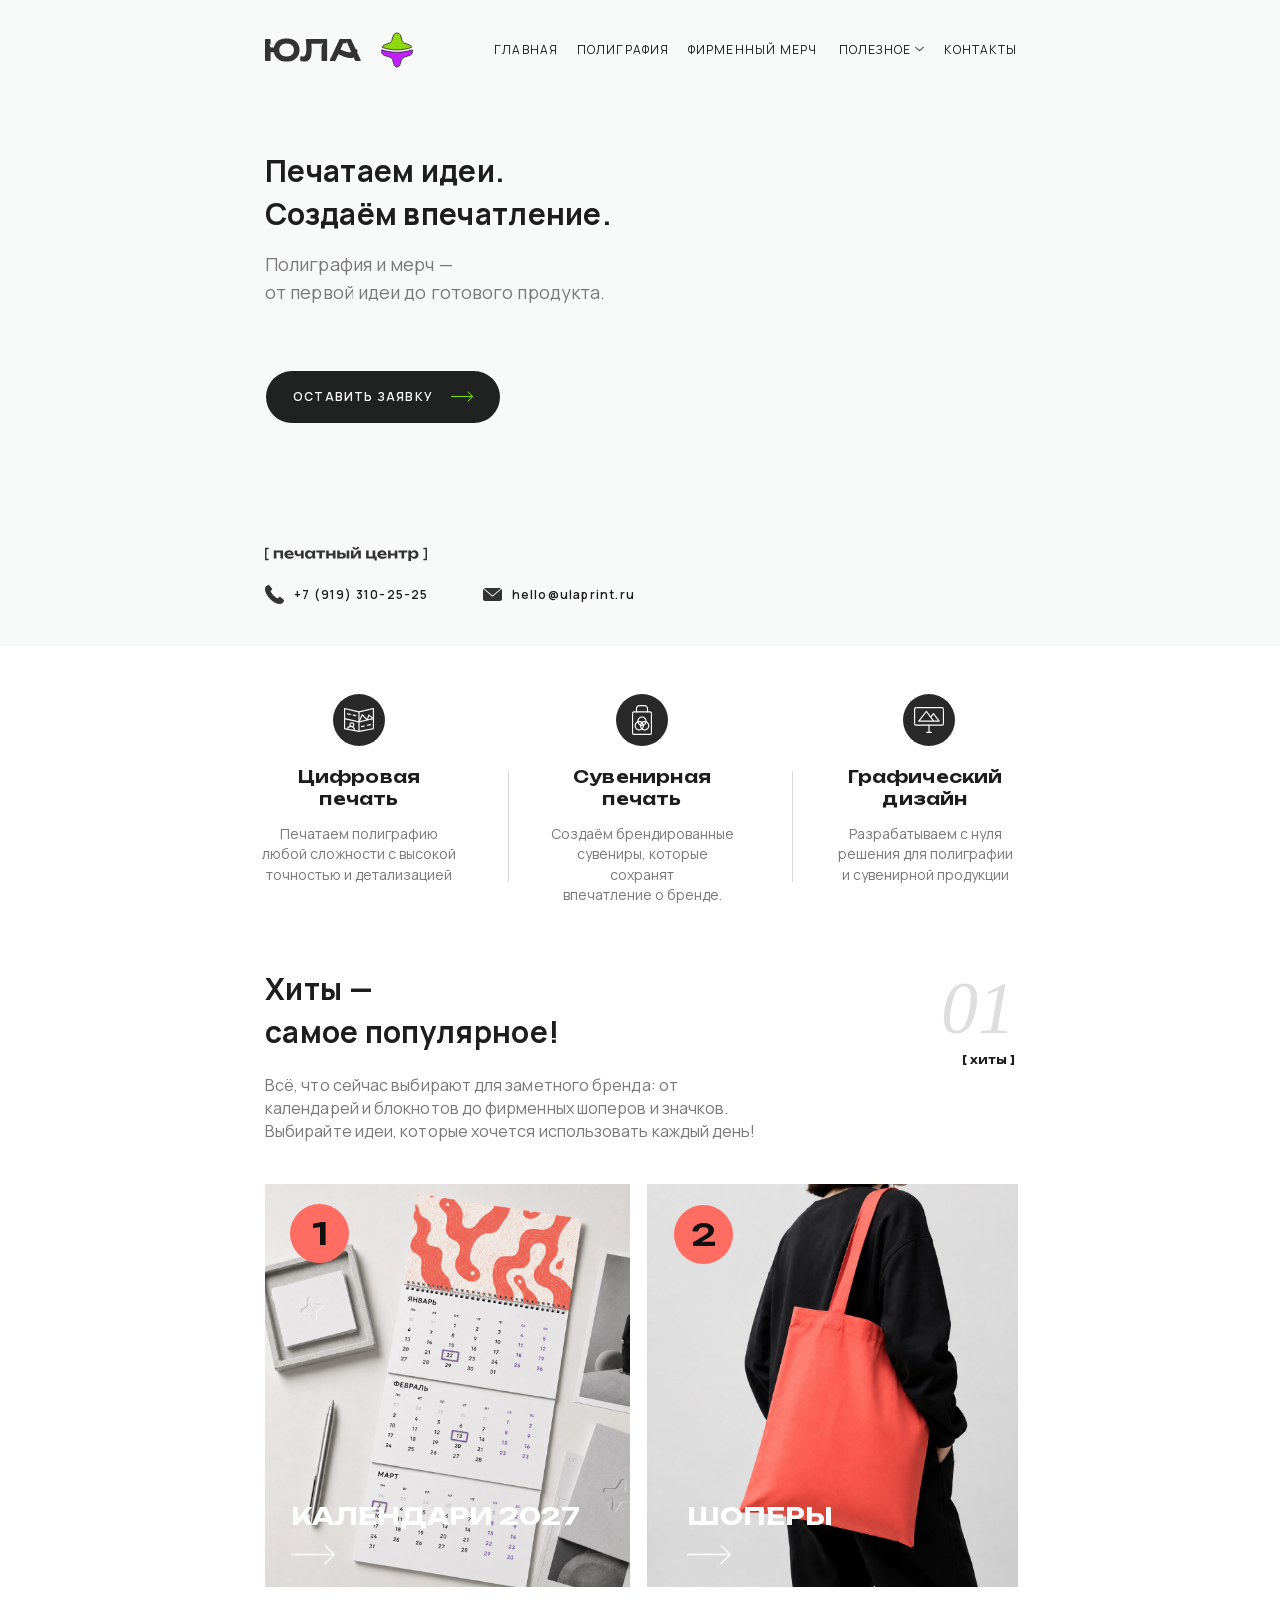
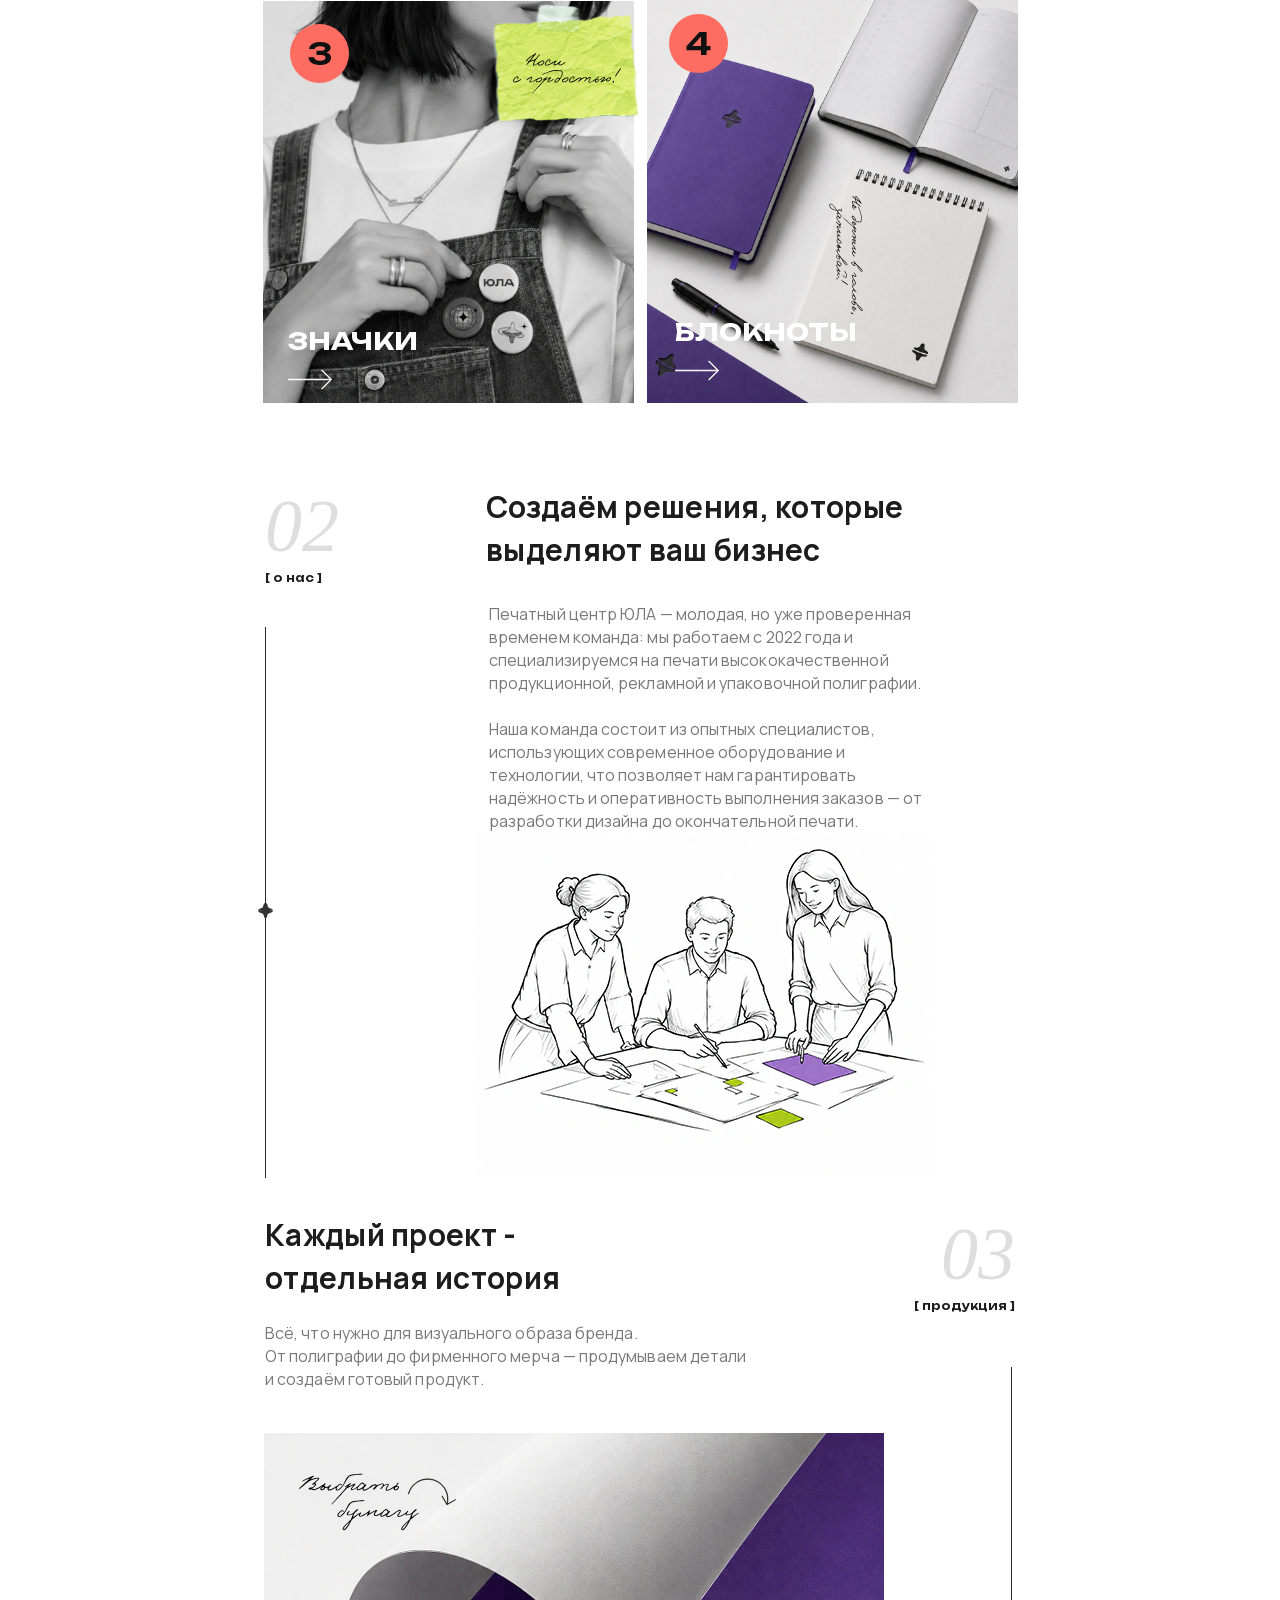
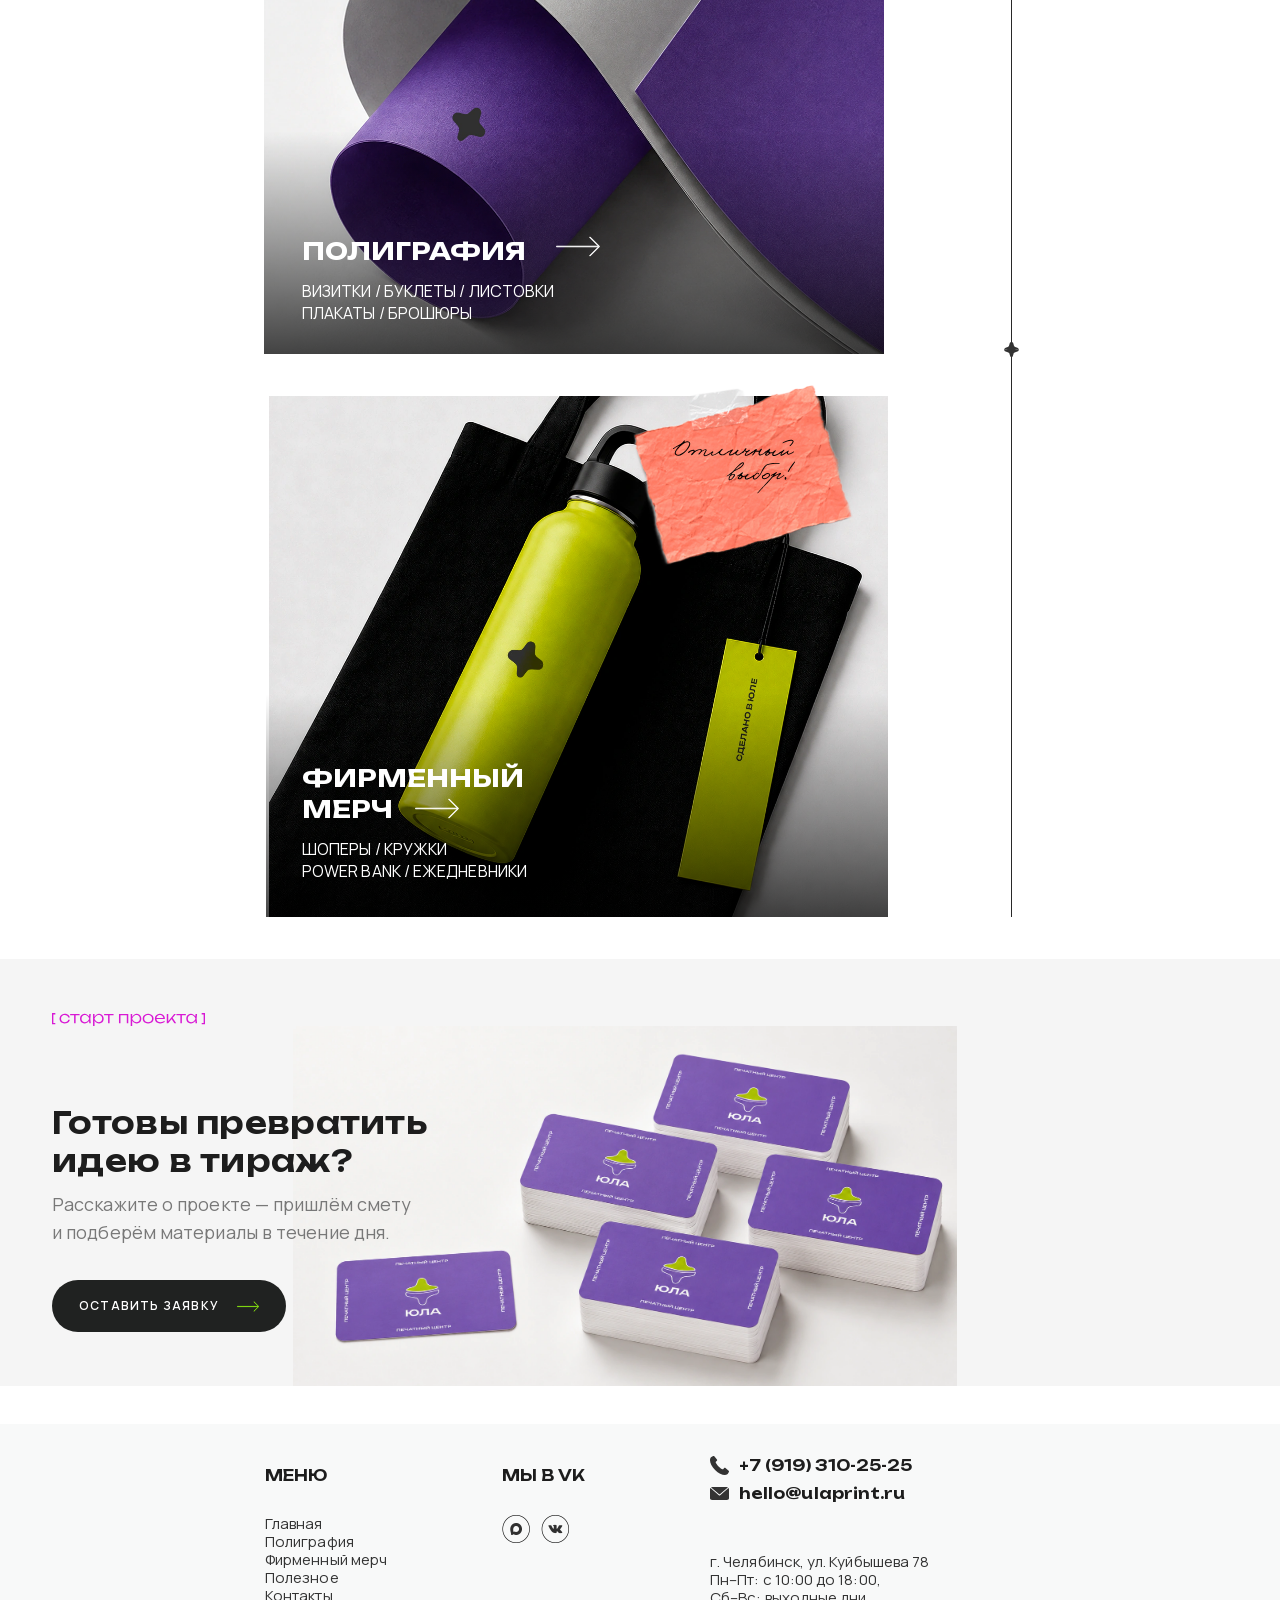
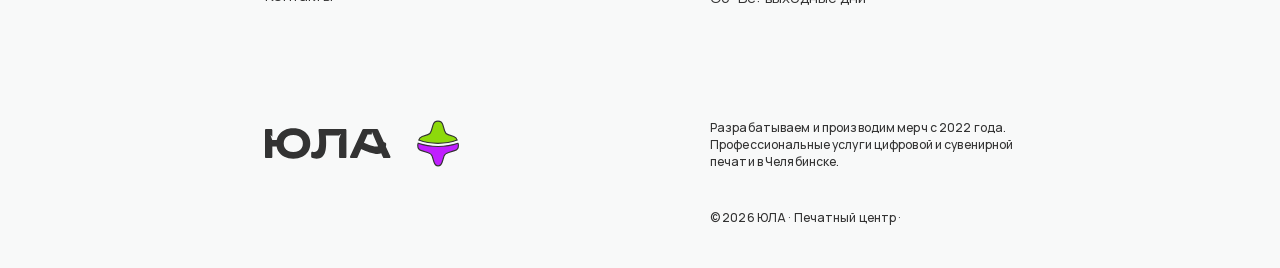
==== index.html @ 3f6dcd2b "Prepare static site for GitHub Pages" ====
<!doctype html>
<html lang="ru">
<head>
  <meta charset="utf-8">
  <meta name="viewport" content="width=device-width, initial-scale=1">
  <meta name="description" content="Печатный центр ЮЛА — полиграфия, фирменный мерч и графический дизайн в Челябинске.">
  <meta name="theme-color" content="#f7f8f8">
  <meta property="og:type" content="website">
  <meta property="og:locale" content="ru_RU">
  <meta property="og:title" content="ЮЛА — печатный центр">
  <meta property="og:description" content="Полиграфия, фирменный мерч и графический дизайн в Челябинске.">
  <meta property="og:url" content="https://ulaprint.ru/">
  <meta property="og:image" content="https://ulaprint.ru/assets/images/hero-desktop.webp">
  <title>ЮЛА — печатный центр</title>
  <link rel="canonical" href="https://ulaprint.ru/">
  <link rel="icon" href="assets/images/logo.svg" type="image/svg+xml">
  <link rel="stylesheet" href="assets/css/style.css?v=20260901f">
</head>
<body class="home-page">
  <header class="site-header" id="top">
    <div class="container site-header__inner">
      <a class="site-header__logo" href="index.html" aria-label="ЮЛА — на главную">
        <img src="assets/images/logo.svg" alt="ЮЛА">
      </a>

      <nav class="site-nav" id="site-nav" aria-label="Основная навигация">
        <a href="index.html" aria-current="page">Главная</a>
        <a href="polygraphy.html">Полиграфия</a>
        <a href="merch.html">Фирменный мерч</a>
        <a class="site-nav__useful" href="useful.html">Полезное<img class="site-nav__chevron" src="assets/images/nav-chevron.png" alt=""></a>
        <a href="contacts.html">Контакты</a>
      </nav>

      <div class="site-header__social social-links" aria-label="ЮЛА в социальных сетях">
        <a href="https://max.ru/" target="_blank" rel="noreferrer" aria-label="ЮЛА в MAX">
          <img src="assets/images/social-max.png" alt="">
        </a>
        <a href="https://vk.com/" target="_blank" rel="noreferrer" aria-label="ЮЛА во ВКонтакте">
          <img src="assets/images/social-vk.png" alt="">
        </a>
      </div>

      <button class="menu-toggle" type="button" aria-expanded="false" aria-controls="site-nav" aria-label="Открыть меню">
        <img src="assets/images/menu.png" alt="">
      </button>
    </div>
  </header>

  <main>
    <section class="hero" aria-labelledby="hero-title">
      <picture class="hero__art">
        <source media="(max-width: 767px)" srcset="assets/images/hero-mobile.webp">
        <source media="(max-width: 1399px)" srcset="assets/images/hero-tablet.webp">
        <img src="assets/images/hero-desktop.webp" alt="Примеры фирменного мерча и полиграфии ЮЛА" decoding="async" fetchpriority="high">
      </picture>
      <div class="container hero__inner">
        <div class="hero__content">
          <h1 id="hero-title">Печатаем идеи.<br>Создаём впечатление.</h1>
          <p>Полиграфия и мерч —<br>от первой идеи до готового продукта.</p>
          <button class="button" type="button" data-open-dialog>
            <span>Оставить заявку</span>
            <img src="assets/images/arrow.svg" alt="">
          </button>
        </div>

        <div class="hero__contacts" aria-label="Контакты печатного центра">
          <span class="hero__eyebrow"><img src="assets/images/hero-label.svg" alt="Печатный центр"></span>
          <div class="hero__contact-row">
            <a href="tel:+79193102525">
              <img src="assets/images/phone.svg" alt="">
              <span>+7 (919) 310-25-25</span>
            </a>
            <a href="mailto:hello@ulaprint.ru">
              <img src="assets/images/email.svg" alt="">
              <span>hello@ulaprint.ru</span>
            </a>
          </div>
        </div>
      </div>
    </section>

    <section class="services" aria-label="Основные услуги">
      <div class="container services__grid">
        <article class="service-card">
          <div class="service-card__icon">
            <img src="assets/images/service-digital.svg" alt="">
          </div>
          <div>
            <h2>Цифровая<br> печать</h2>
            <p>
              <span class="not-mobile">Печатаем полиграфию любой<br>сложности с высокой точностью<br>и детализацией</span>
              <span class="mobile-only">Печатаем полиграфию<br><span class="service-card__nowrap">любой сложности с высокой</span><br>точностью и детализацией</span>
            </p>
          </div>
        </article>

        <article class="service-card">
          <div class="service-card__icon">
            <img src="assets/images/service-merch.svg" alt="">
          </div>
          <div>
            <h2>Сувенирная<br> печать</h2>
            <p>
              <span class="not-mobile">Создаём брендированные<br>сувениры, которые сохранят<br>впечатление о бренде.</span>
              <span class="mobile-only">Создаём брендированные<br>сувениры, которые сохранят<br>впечатление о бренде.</span>
            </p>
          </div>
        </article>

        <article class="service-card">
          <div class="service-card__icon">
            <img src="assets/images/service-design.svg" alt="">
          </div>
          <div>
            <h2>Графический<br> дизайн</h2>
            <p>
              <span class="not-mobile">Разрабатываем с нуля<br>решения для полиграфии<br>и сувенирной продукции</span>
              <span class="mobile-only">Разрабатываем с нуля<br>решения для полиграфии<br>и сувенирной продукции</span>
            </p>
          </div>
        </article>
      </div>
    </section>

    <section class="hits section" id="hits" aria-labelledby="hits-title">
      <div class="container">
        <div class="section-heading section-heading--wide">
          <h2 id="hits-title">Хиты —<br>самое популярное!</h2>
          <p>
            <span class="not-mobile">Всё, что сейчас выбирают для заметного бренда: от календарей и блокнотов до фирменных шоперов и значков.<br>Выбирайте идеи, которые хочется использовать каждый день!</span>
            <span class="mobile-only">Всё, что сейчас выбирают для заметного<br>бренда: от календарей и блокнотов<br>до фирменных шоперов и значков.<br>Выбирайте идеи, которые хочется<br>использовать каждый день!</span>
          </p>
          <div class="section-index" aria-hidden="true">
            <span>01</span>
            <small>[ хиты ]</small>
          </div>
        </div>

        <div class="hits__grid">
          <a class="hit-card hit-card--calendar" href="contacts.html" aria-label="Календари 2027">
            <img class="hit-card__photo" src="assets/images/hit-calendar.webp" alt="Настенный календарь на 2027 год" loading="lazy" decoding="async">
            <span class="hit-card__shade" aria-hidden="true"></span>
            <span class="hit-card__number" aria-hidden="true">1</span>
            <span class="hit-card__content">
              <strong>Календари 2027</strong>
              <img src="assets/images/arrow.svg" alt="">
            </span>
          </a>

          <a class="hit-card hit-card--shopper" href="contacts.html" aria-label="Шоперы">
            <img class="hit-card__photo" src="assets/images/hit-shopper.webp" alt="Коралловый фирменный шопер" loading="lazy" decoding="async">
            <span class="hit-card__shade" aria-hidden="true"></span>
            <span class="hit-card__number" aria-hidden="true">2</span>
            <span class="hit-card__content">
              <strong>Шоперы</strong>
              <img src="assets/images/arrow.svg" alt="">
            </span>
          </a>

          <a class="hit-card hit-card--badges" href="contacts.html" aria-label="Фирменные значки">
            <img class="hit-card__photo" src="assets/images/hit-badges.webp" alt="Фирменные значки на одежде" loading="lazy" decoding="async">
            <span class="hit-card__shade" aria-hidden="true"></span>
            <span class="hit-card__number" aria-hidden="true">3</span>
            <span class="hit-card__sticker hit-card__sticker--pride" aria-hidden="true">
              <img src="assets/images/note-pride.svg" alt="">
            </span>
            <span class="hit-card__content">
              <strong>Значки</strong>
              <img src="assets/images/arrow.svg" alt="">
            </span>
          </a>

          <a class="hit-card hit-card--notebooks" href="contacts.html" aria-label="Блокноты">
            <img class="hit-card__photo" src="assets/images/hit-notebooks.webp" alt="Фирменные блокноты и ежедневники" loading="lazy" decoding="async">
            <span class="hit-card__shade" aria-hidden="true"></span>
            <span class="hit-card__number" aria-hidden="true">4</span>
            <span class="hit-card__sticker hit-card__sticker--write" aria-hidden="true">
              <img src="assets/images/note-write.svg" alt="">
            </span>
            <span class="hit-card__content">
              <strong>Блокноты</strong>
              <img src="assets/images/arrow.svg" alt="">
            </span>
          </a>
        </div>
      </div>
    </section>

    <section class="about section" id="about" aria-labelledby="about-title">
      <div class="container about__grid">
        <div class="section-index section-index--rail about__index" aria-hidden="true">
          <span>02</span>
          <small>[ о нас ]</small>
          <span class="section-index__line"><img src="assets/images/mark.svg" alt=""></span>
        </div>

        <h2 id="about-title">
          <span class="not-mobile">Создаём решения, которые выделяют ваш бизнес</span>
          <span class="mobile-only">Создаём<br>решения,<br>которые выделяют<br>ваш бизнес</span>
        </h2>

        <p class="about__copy about__copy--lead">
          <span class="not-mobile">Печатный центр ЮЛА — молодая, но уже проверенная временем команда: мы работаем с 2022 года и специализируемся на печати высококачественной продукционной, рекламной и упаковочной полиграфии.</span>
          <span class="mobile-only">Печатный центр ЮЛА — молодая,<br>но уже проверенная временем<br>команда: мы работаем с 2022 года<br>и специализируемся на печати<br>высококачественной продукционной,<br>рекламной и упаковочной полиграфии.</span>
        </p>

        <div class="about__visual">
          <picture>
            <source media="(max-width: 767px)" srcset="assets/images/about-visual-mobile.webp">
            <source media="(max-width: 1399px)" srcset="assets/images/about-visual-tablet.webp">
            <img src="assets/images/about-visual-desktop.webp" alt="Команда обсуждает макет печатной продукции" loading="lazy" decoding="async">
          </picture>
        </div>

        <p class="about__copy about__copy--tail">
          <span class="not-mobile">Наша команда состоит из опытных специалистов, использующих современное оборудование и технологии, что позволяет нам гарантировать надёжность и оперативность выполнения заказов — от разработки дизайна до окончательной печати.</span>
          <span class="mobile-only">Наша команда состоит из опытных<br>специалистов, использующих<br>современное оборудование<br>и технологии, что позволяет<br>нам гарантировать надёжность<br>и оперативность выполнения заказов —<br>от разработки дизайна до печати.</span>
        </p>
      </div>
    </section>

    <section class="projects section" id="projects" aria-labelledby="projects-title">
      <div class="container projects__inner">
        <div class="section-heading section-heading--wide projects__heading">
          <h2 id="projects-title">Каждый проект -<br>отдельная история</h2>
          <p>
            <span class="not-mobile">Всё, что нужно для визуального образа бренда.<br>От полиграфии до фирменного мерча — продумываем детали<br>и создаём готовый продукт.</span>
            <span class="mobile-only">Всё, что нужно для визуального<br>образа бренда. От полиграфии<br>до фирменного мерча — продумываем<br>детали и создаём готовый продукт.</span>
          </p>
          <div class="section-index" aria-hidden="true">
            <span>03</span>
            <small>[ продукция ]</small>
          </div>
        </div>

        <div class="projects__layout">
          <div class="projects__cards">
            <a class="project-card project-card--print" href="polygraphy.html" aria-label="Полиграфия">
              <img class="project-card__photo" src="assets/images/project-print.webp" alt="Образцы полиграфии на фирменной бумаге" loading="lazy" decoding="async">
              <span class="project-card__shade" aria-hidden="true"></span>
              <span class="project-card__sticker project-card__sticker--paper" aria-hidden="true">
                <img src="assets/images/note-paper.svg" alt="">
              </span>
              <span class="project-card__content">
                <strong>Полиграфия</strong>
                <img src="assets/images/arrow.svg" alt="">
                <small>Визитки / буклеты / листовки<br>Плакаты / брошюры</small>
              </span>
            </a>

            <a class="project-card project-card--merch" href="merch.html" aria-label="Фирменный мерч">
              <img class="project-card__photo" src="assets/images/project-merch.webp" alt="Фирменные шопер и бутылка" loading="lazy" decoding="async">
              <span class="project-card__shade" aria-hidden="true"></span>
              <span class="project-card__sticker project-card__sticker--choice" aria-hidden="true">
                <img src="assets/images/note-choice.svg" alt="">
              </span>
              <span class="project-card__content">
                <strong>Фирменный<br>мерч</strong>
                <img src="assets/images/arrow.svg" alt="">
                <small>Шоперы / кружки<br>Power bank / ежедневники</small>
              </span>
            </a>
          </div>

          <div class="projects__rail" aria-hidden="true">
            <span class="projects__rail-line"><img src="assets/images/mark.svg" alt=""></span>
          </div>
        </div>
      </div>
    </section>

    <section class="process section" id="process" aria-labelledby="process-title">
      <div class="container process__grid">
        <div class="section-index section-index--rail process__index" aria-hidden="true">
          <span>04</span>
          <small><img src="assets/images/process-label.svg" alt=""></small>
          <span class="section-index__line"><img src="assets/images/mark.svg" alt=""></span>
        </div>

        <div class="process__intro">
          <h2 id="process-title">
            <span class="not-mobile">От идеи до тиража 4 шага</span>
            <span class="mobile-only">От идеи<br>до тиража<br>4 шага</span>
          </h2>
          <p>
            <span class="not-mobile">Прозрачный процесс без сюрпризов: вы видите каждый этап и утверждаете результат до печати.</span>
            <span class="mobile-only">Прозрачный процесс без<br>сюрпризов: вы видите каждый<br>этап и утверждаете результат<br>до печати.</span>
          </p>
        </div>

        <img class="process__note" src="assets/images/process-note.svg" alt="Без лишних этапов">

        <ol class="process__steps">
          <li>
            <span class="process__number">1</span>
            <div><h3>Обсуждаем</h3><p>Анализируем задачу<br>и предлагаем решение</p></div>
          </li>
          <li>
            <span class="process__number">2</span>
            <div><h3>Готовим макет</h3><p>Создадим дизайн сами<br>или проверим ваш макет</p></div>
          </li>
          <li>
            <span class="process__number">3</span>
            <div><h3>Печатаем</h3><p>Запускаем тираж<br>и контролируем качество</p></div>
          </li>
          <li>
            <span class="process__number">4</span>
            <div><h3>Доставляем</h3><p>Доставим заказ, если<br>вы не сможете забрать его</p></div>
          </li>
        </ol>
        <span class="process__junction" aria-hidden="true"></span>
      </div>
    </section>

    <section class="cta section" id="contacts" aria-labelledby="cta-title">
      <div class="cta__inner">
        <img class="cta__image" src="assets/images/cta-cards.webp" alt="Стопки фирменных визиток ЮЛА" loading="lazy" decoding="async">
        <div class="cta__content">
          <span class="cta__label" aria-hidden="true"><img src="assets/images/cta-label.svg" alt=""></span>
          <h2 id="cta-title">
            <span class="not-mobile">Готовы превратить<br>идею в тираж?</span>
            <span class="mobile-only">Готовы<br>превратить<br>идею в тираж?</span>
          </h2>
          <p>Расскажите о проекте — пришлём смету<br>и подберём материалы в течение дня.</p>
          <button class="button" type="button" data-open-dialog>
            <span>Оставить заявку</span>
            <img src="assets/images/arrow.svg" alt="">
          </button>
        </div>
      </div>
    </section>
  </main>

  <footer class="site-footer">
    <div class="container site-footer__grid">
      <div class="site-footer__brand">
        <img src="assets/images/logo.svg" alt="ЮЛА">
        <p>Разрабатываем и производим мерч с 2022 года.<br>Профессиональные услуги цифровой и сувенирной<br>печати в Челябинске.</p>
        <small>© 2026 ЮЛА · Печатный центр ·</small>
      </div>

      <div class="site-footer__contacts">
        <a href="tel:+79193102525"><img src="assets/images/phone.svg" alt=""> +7 (919) 310-25-25</a>
        <a href="mailto:hello@ulaprint.ru"><img src="assets/images/email.svg" alt=""> hello@ulaprint.ru</a>
        <address>г. Челябинск, ул. Куйбышева 78<br>Пн–Пт: с 10:00 до 18:00,<br>Сб–Вс: выходные дни</address>
      </div>

      <nav class="site-footer__menu" aria-label="Навигация в подвале">
        <strong>Меню</strong>
        <a href="index.html">Главная</a>
        <a href="polygraphy.html">Полиграфия</a>
        <a href="merch.html">Фирменный мерч</a>
        <a href="useful.html">Полезное</a>
        <a href="contacts.html">Контакты</a>
      </nav>

      <div class="site-footer__social">
        <strong>Мы в VK</strong>
        <div class="social-links" aria-label="ЮЛА в социальных сетях">
          <a href="https://max.ru/" target="_blank" rel="noreferrer" aria-label="ЮЛА в MAX">
            <img src="assets/images/social-max.png" alt="">
          </a>
          <a href="https://vk.com/" target="_blank" rel="noreferrer" aria-label="ЮЛА во ВКонтакте">
            <img src="assets/images/social-vk.png" alt="">
          </a>
        </div>
      </div>
    </div>
  </footer>

  <dialog class="request-dialog" id="request-dialog" aria-labelledby="request-dialog-title">
    <div class="request-dialog__header">
      <div>
        <span>[ старт проекта ]</span>
        <h2 id="request-dialog-title">Расскажите о задаче</h2>
      </div>
      <button type="button" data-close-dialog aria-label="Закрыть форму">Закрыть</button>
    </div>
    <form class="request-form" novalidate>
      <label>Имя<input type="text" name="name" autocomplete="name" required></label>
      <label>Телефон<input type="tel" name="phone" autocomplete="tel" required></label>
      <label>Что нужно напечатать?<textarea name="message" rows="4"></textarea></label>
      <label class="request-form__consent"><input type="checkbox" name="consent" required> <span>Согласен на обработку персональных данных</span></label>
      <button class="button" type="submit"><span>Отправить заявку</span><img src="assets/images/arrow.svg" alt=""></button>
      <p class="request-form__status" role="status" aria-live="polite"></p>
    </form>
  </dialog>

  <script src="assets/js/main.js?v=20260902a"></script>
</body>
</html>
---- assets/css/style.css ----
@font-face {
  font-family: "Manrope";
  src: url("../fonts/manrope-cyrillic.woff2") format("woff2");
  font-style: normal;
  font-weight: 400 700;
  font-display: swap;
  unicode-range: U+0301, U+0400-045F, U+0490-0491, U+04B0-04B1, U+2116;
}

@font-face {
  font-family: "Manrope";
  src: url("../fonts/manrope-latin.woff2") format("woff2");
  font-style: normal;
  font-weight: 400 700;
  font-display: swap;
  unicode-range: U+0000-00FF, U+0131, U+0152-0153, U+02BB-02BC, U+02C6, U+02DA, U+02DC, U+2000-206F, U+20AC, U+2122, U+2191, U+2193, U+2212, U+2215, U+FEFF, U+FFFD;
}

@font-face {
  font-family: "Unbounded";
  src: url("../fonts/unbounded-cyrillic.woff2") format("woff2");
  font-style: normal;
  font-weight: 600 700;
  font-display: swap;
  unicode-range: U+0301, U+0400-045F, U+0490-0491, U+04B0-04B1, U+2116;
}

@font-face {
  font-family: "Unbounded";
  src: url("../fonts/unbounded-latin.woff2") format("woff2");
  font-style: normal;
  font-weight: 600 700;
  font-display: swap;
  unicode-range: U+0000-00FF, U+0131, U+0152-0153, U+02BB-02BC, U+02C6, U+02DA, U+02DC, U+2000-206F, U+20AC, U+2122, U+2191, U+2193, U+2212, U+2215, U+FEFF, U+FFFD;
}

:root {
  --ink: #1d1d1d;
  --muted: #787878;
  --paper: #ffffff;
  --soft: #f5f5f5;
  --purple: #914ee8;
  --acid: #9ee300;
  --pink: #ff38ec;
  --coral: #ff6d62;
  --ease-out: cubic-bezier(0.23, 1, 0.32, 1);
  --dialog-duration: 250ms;
}

*,
*::before,
*::after {
  box-sizing: border-box;
}

html {
  overflow-x: clip;
  scroll-behavior: auto;
}

body {
  margin: 0;
  overflow-x: hidden;
  color: var(--ink);
  background: var(--paper);
  font-family: "Manrope", Arial, sans-serif;
  font-size: 16px;
  line-height: 1.45;
  -webkit-font-smoothing: antialiased;
}

body.menu-open,
body.dialog-open {
  overflow: hidden;
}

img {
  display: block;
  max-width: 100%;
}

a {
  color: inherit;
  text-decoration: none;
}

button,
input,
textarea {
  font: inherit;
}

button {
  color: inherit;
}

h1,
h2,
h3,
p {
  margin: 0;
}

.container {
  width: min(1300px, calc(100% - 100px));
  margin-inline: auto;
}

.mobile-only {
  display: none;
}

.site-header {
  position: absolute;
  z-index: 20;
  inset: 0 0 auto;
}

.site-header__inner {
  display: grid;
  grid-template-columns: 148px 1fr 67px;
  align-items: center;
  height: 100px;
}

.site-header__logo,
.site-header__logo img {
  width: 148px;
  height: 36px;
}

.site-nav {
  display: flex;
  align-items: center;
  justify-content: center;
  gap: 32px;
  padding-left: 46px;
  font-family: "Unbounded", sans-serif;
  font-size: 10px;
  font-weight: 600;
  letter-spacing: .01em;
  text-transform: uppercase;
}

.site-nav a {
  position: relative;
  white-space: nowrap;
}

.site-nav__chevron {
  position: absolute;
  top: 5px;
  left: 76px;
  width: 9px;
  height: 5px;
  max-width: none;
}

.site-nav a::after {
  content: "";
  position: absolute;
  right: 0;
  bottom: -5px;
  left: 0;
  height: 1px;
  background: currentColor;
  transform: scaleX(0);
  transform-origin: right;
  transition: transform .25s ease;
}

.site-nav a:hover::after,
.site-nav a:focus-visible::after {
  transform: scaleX(1);
  transform-origin: left;
}

.site-header__social {
  width: 67px;
  height: 28px;
}

.social-links {
  display: flex;
  align-items: center;
  gap: 11px;
}

.social-links a,
.social-links img {
  display: block;
  width: 28px;
  height: 28px;
}

.menu-toggle {
  display: none;
  width: 42px;
  height: 42px;
  margin: 0;
  padding: 0;
  border: 0;
  background: transparent;
  cursor: pointer;
}

.menu-toggle img {
  width: 27px;
  height: 17px;
  margin: auto;
}

.hero {
  position: relative;
  height: 724px;
  overflow: hidden;
  background: rgb(248 249 249);
}

.hero__art {
  position: absolute;
  z-index: 0;
  top: 28px;
  left: calc(50% - 325px);
  width: 1274px;
  max-width: none;
}

.hero__art img {
  width: 100%;
  max-width: none;
}

.hero__inner {
  position: relative;
  height: 100%;
}

.hero__content {
  position: absolute;
  z-index: 2;
  top: 239px;
  left: 0;
}

.hero h1 {
  max-width: 390px;
  font-size: 30px;
  font-weight: 700;
  line-height: 1.43;
  letter-spacing: .01em;
  transform: translateY(-8px);
}

.hero__content > p {
  margin-top: 20px;
  color: var(--muted);
  font-size: 18px;
  line-height: 1.55;
  letter-spacing: .005em;
  transform: translateY(-12px);
}

.button {
  display: inline-flex;
  align-items: center;
  justify-content: center;
  gap: 18px;
  min-width: 224px;
  min-height: 52px;
  padding: 15px 27px;
  border: 0;
  border-radius: 999px;
  color: #fff;
  background: #202221;
  font-family: "Unbounded", sans-serif;
  font-size: 10px;
  font-weight: 600;
  letter-spacing: .01em;
  text-transform: uppercase;
  cursor: pointer;
  transition: background-color .25s ease, transform .25s ease;
}

.button:hover,
.button:focus-visible {
  background: #333634;
  transform: translateY(-2px);
}

.button img {
  width: 22px;
  height: 11px;
}

.hero .button {
  margin-top: 47px;
}

.hero .button img {
  filter: brightness(0) saturate(100%) invert(82%) sepia(98%) saturate(1186%) hue-rotate(27deg) brightness(101%) contrast(105%);
}

.hero__contacts {
  position: absolute;
  z-index: 2;
  bottom: 40px;
  left: 0;
}

.hero__eyebrow {
  position: relative;
  top: -6px;
  display: block;
  width: 162px;
  height: 14px;
  margin-bottom: 18px;
}

.hero__eyebrow img {
  width: 100%;
  height: 100%;
}

.hero__contact-row {
  display: flex;
  align-items: center;
  gap: 54px;
}

.hero__contact-row a,
.site-footer__contacts a {
  display: flex;
  align-items: center;
  gap: 10px;
  font-family: "Unbounded", sans-serif;
  font-size: 12px;
  font-weight: 600;
}

.hero__contact-row img,
.site-footer__contacts img {
  width: 19px;
  height: 19px;
  object-fit: contain;
}

.services {
  height: 337px;
  padding-top: 101px;
}

.services__grid {
  display: grid;
  grid-template-columns: repeat(3, 1fr);
  column-gap: 74px;
}

.service-card {
  position: relative;
  display: grid;
  grid-template-columns: 86px 1fr;
  gap: 24px;
  min-height: 131px;
}

.service-card:not(:last-child)::after {
  content: "";
  position: absolute;
  top: 9px;
  right: -38px;
  width: 1px;
  height: 112px;
  background: #d8d8d8;
}

.service-card__icon {
  display: grid;
  place-items: center;
  width: 86px;
  height: 86px;
  border-radius: 50%;
  background: #292929;
}

.service-card__icon img {
  width: 49px;
  height: 49px;
  object-fit: contain;
  filter: brightness(0) invert(1);
}

.service-card h2 {
  margin-top: 4px;
  font-family: "Unbounded", sans-serif;
  font-size: 20px;
  font-weight: 600;
  line-height: 1.3;
  letter-spacing: .01em;
}

.service-card p {
  max-width: 250px;
  margin-top: 12px;
  color: var(--muted);
  font-size: 16px;
  line-height: 1.45;
}

.service-card__nowrap {
  white-space: nowrap;
}

.section-heading {
  position: relative;
}

.section-heading--wide {
  display: grid;
  grid-template-columns: 390px 1fr 110px;
  align-items: start;
  gap: 58px;
}

.section-heading h2,
.about h2,
.process__intro h2 {
  font-size: 30px;
  font-weight: 700;
  line-height: 1.43;
  letter-spacing: .01em;
}

.section-heading > p,
.process__intro > p,
.about__copy,
.cta__content > p {
  color: var(--muted);
  font-size: 18px;
  line-height: 1.55;
  letter-spacing: .005em;
}

.section-heading > p {
  padding-top: 10px;
}

.section-heading--wide > p {
  width: 560px;
}

.section-index {
  justify-self: end;
  text-align: right;
}

.section-index > span:first-child {
  display: block;
  color: #dedede;
  font-family: Georgia, "Times New Roman", serif;
  font-size: 74px;
  font-style: italic;
  line-height: .9;
}

.section-index small {
  display: block;
  margin-top: 11px;
  font-family: "Unbounded", sans-serif;
  font-size: 11px;
  font-weight: 600;
  white-space: nowrap;
}

.hits {
  min-height: 1441px;
  overflow: hidden;
}

.hits .section-heading {
  min-height: 115px;
  padding-top: 10px;
}

.hits__grid {
  position: relative;
  height: 1082px;
  margin-top: 63px;
}

.hit-card {
  position: absolute;
  display: block;
}

.hit-card picture,
.hit-card picture > img {
  display: block;
  width: 100%;
  height: 100%;
}

.hit-card--calendar {
  top: 0;
  left: -2px;
  width: 520px;
  height: 521px;
}

.hit-card--shopper {
  top: -3px;
  left: 562px;
  width: 741px;
  height: 521px;
}

.hit-card--badges {
  top: 549px;
  left: -1px;
  width: 740px;
  height: 533px;
}

.hit-card--notebooks {
  top: 557px;
  left: 779px;
  width: 520px;
  height: 521px;
}

.about {
  min-height: 559px;
}

.about__grid {
  position: relative;
  height: 404px;
}

.section-index--rail {
  position: relative;
  justify-self: stretch;
  text-align: left;
}

.section-index--rail .section-index__line {
  position: absolute;
  top: 134px;
  bottom: 0;
  left: 0;
  width: 4px;
  border-left: 1px solid #292929;
}

.section-index__line img {
  position: absolute;
  top: 50%;
  left: -8px;
  width: 15px;
  height: 15px;
  max-width: none;
}

.about__index {
  position: absolute;
  inset: 0 auto 0 0;
  width: 190px;
}

.about h2 {
  position: absolute;
  top: 0;
  left: 220px;
  max-width: 460px;
}

.about__copy {
  position: absolute;
  left: 220px;
  max-width: 500px;
}

.about__copy--lead {
  top: 134px;
}

.about__copy--tail {
  top: 274px;
}

.about__visual {
  position: absolute;
  top: 0;
  left: 840px;
  width: 462px;
  height: 400px;
}

.about__visual picture,
.about__visual img {
  display: block;
  width: 100%;
  height: 100%;
}

.projects {
  min-height: 855px;
  overflow: hidden;
}

.projects__heading {
  min-height: 120px;
}

.projects__layout {
  display: grid;
  grid-template-columns: 1080px 1fr;
  gap: 80px;
  margin-top: 48px;
}

.projects__cards {
  position: relative;
  height: 520px;
}

.project-card {
  position: absolute;
  display: block;
}

.project-card picture,
.project-card picture > img {
  display: block;
  width: 100%;
  height: 100%;
}

.project-card--print {
  top: 0;
  left: -2px;
  width: 520px;
  height: 520px;
}

.project-card--merch {
  top: -14px;
  left: 554px;
  width: 588px;
  height: 534px;
}

.projects__rail {
  position: relative;
}

.projects__rail-line {
  position: absolute;
  top: -26px;
  right: 3px;
  bottom: 0;
  width: 1px;
  border-left: 1px solid #292929;
}

.projects__rail-line img {
  position: absolute;
  top: 50%;
  left: -8px;
  width: 15px;
  height: 15px;
  max-width: none;
}

.process {
  min-height: 625px;
}

.process__grid {
  position: relative;
  display: grid;
  grid-template-columns: 390px 1fr;
  grid-template-rows: 142px 242px;
  gap: 0 60px;
  min-height: 481px;
}

.process__index {
  grid-row: 1 / -1;
  grid-column: 1;
}

.process__intro {
  grid-row: 1;
  grid-column: 2;
}

.process__intro > p {
  max-width: 500px;
  margin-top: 18px;
}

.process__note {
  position: absolute;
  top: 339px;
  left: 140px;
  width: 178px;
  height: 129px;
}

.process__steps {
  display: grid;
  grid-row: 2;
  grid-column: 2;
  grid-template-columns: repeat(2, 1fr);
  margin: 0;
  padding: 0;
  list-style: none;
}

.process__steps li {
  position: relative;
  display: grid;
  grid-template-columns: 86px 1fr;
  align-items: center;
  min-height: 121px;
  padding-right: 24px;
  border-bottom: 1px solid #d8d8d8;
}

.process__steps li:nth-child(odd) {
  border-right: 1px solid #d8d8d8;
}

.process__steps li:nth-child(n + 3) {
  border-bottom: 0;
}

.process__number {
  display: grid;
  place-items: center;
  width: 86px;
  height: 86px;
  border-radius: 50%;
  color: #fff;
  background: #292929;
  font-family: "Unbounded", sans-serif;
  font-size: 32px;
  font-weight: 700;
}

.process__steps h3 {
  font-family: "Unbounded", sans-serif;
  font-size: 16px;
  font-weight: 700;
}

.process__steps p {
  margin-top: 6px;
  color: var(--muted);
  font-size: 16px;
  line-height: 1.45;
}

.cta {
  margin-bottom: 100px;
}

.cta__inner {
  position: relative;
  width: min(1305px, calc(100% - 100px));
  height: 427px;
  margin-inline: auto;
  overflow: hidden;
  background: var(--soft);
}

.cta__content {
  position: absolute;
  z-index: 2;
  inset: 0;
  padding: 0;
}

.cta__label,
.cta__content h2,
.cta__content > p {
  opacity: 0;
}

.cta__label {
  color: var(--pink);
  font-family: "Unbounded", sans-serif;
  font-size: 12px;
  font-weight: 600;
}

.cta__content h2 {
  margin-top: 91px;
  font-family: "Unbounded", sans-serif;
  font-size: 30px;
  font-weight: 600;
  line-height: 1.27;
  letter-spacing: .01em;
}

.cta__content > p {
  margin-top: 16px;
}

.cta .button {
  position: absolute;
  top: 321px;
  left: 79px;
  margin: 0;
  opacity: 0;
}

.site-footer {
  min-height: 367px;
  padding-top: 89px;
  background: rgb(248 249 249);
}

.site-footer__grid {
  display: grid;
  grid-template-columns: 330px 354px 178px 1fr;
  gap: 80px;
}

.site-footer__brand > img {
  width: 194px;
  height: 49px;
}

.site-footer__brand p,
.site-footer__brand small,
.site-footer__contacts address,
.site-footer__menu a {
  color: #333;
  font-size: 12px;
  font-style: normal;
  line-height: 1.48;
}

.site-footer__brand p {
  margin-top: 42px;
}

.site-footer__brand small {
  display: block;
  margin-top: 25px;
}

.site-footer__contacts {
  display: flex;
  flex-direction: column;
  gap: 16px;
}

.site-footer__contacts address {
  margin-top: 24px;
}

.site-footer__menu,
.site-footer__social {
  display: flex;
  flex-direction: column;
  align-items: flex-start;
}

.site-footer strong {
  margin-bottom: 28px;
  font-family: "Unbounded", sans-serif;
  font-size: 12px;
  font-weight: 600;
  text-transform: uppercase;
}

.request-dialog {
  width: min(620px, calc(100% - 40px));
  padding: 38px;
  border: 0;
  background: #fff;
  box-shadow: 0 24px 100px rgba(0, 0, 0, .22);
  opacity: 0;
  transform: scale(.96);
  transform-origin: center;
  transition:
    opacity var(--dialog-duration) var(--ease-out),
    transform var(--dialog-duration) var(--ease-out);
  will-change: opacity, transform;
}

.request-dialog::backdrop {
  background: rgba(0, 0, 0, .62);
  opacity: 0;
  transition: opacity var(--dialog-duration) var(--ease-out);
}

.request-dialog[data-state="open"] {
  opacity: 1;
  transform: scale(1);
}

.request-dialog[data-state="open"]::backdrop {
  opacity: 1;
}

.request-dialog[data-state="closing"] {
  opacity: 0;
  transform: scale(.96);
}

.request-dialog[data-state="closing"]::backdrop {
  opacity: 0;
}

.request-dialog__header {
  display: flex;
  align-items: flex-start;
  justify-content: space-between;
  gap: 24px;
}

.request-dialog__header span {
  color: var(--pink);
  font-family: "Unbounded", sans-serif;
  font-size: 11px;
}

.request-dialog__header h2 {
  margin-top: 16px;
  font-family: "Unbounded", sans-serif;
  font-size: 27px;
  line-height: 1.3;
}

.request-dialog__header button {
  padding: 0;
  border: 0;
  border-bottom: 1px solid currentColor;
  background: transparent;
  font-size: 13px;
  cursor: pointer;
}

.request-form {
  display: grid;
  gap: 20px;
  margin-top: 32px;
}

.request-form label {
  display: grid;
  gap: 8px;
  color: #565656;
  font-size: 13px;
}

.request-form input,
.request-form textarea {
  width: 100%;
  padding: 13px 14px;
  border: 1px solid #cfcfcf;
  border-radius: 0;
  background: #fff;
  outline: none;
}

.request-form input:focus,
.request-form textarea:focus {
  border-color: var(--purple);
}

.request-form__consent {
  display: flex !important;
  grid-template-columns: auto 1fr;
  align-items: flex-start;
}

.request-form__consent input {
  width: 18px;
  height: 18px;
  margin: 1px 0 0;
}

.request-form .button {
  justify-self: start;
}

.request-form__status {
  min-height: 22px;
  color: #777;
  font-size: 14px;
}

.placeholder-page {
  min-height: 100vh;
  background: #f8f9f9;
}

.placeholder-page .site-header {
  position: relative;
}

.placeholder-page .site-nav a[aria-current="page"]::after {
  transform: scaleX(1);
}

.placeholder-main {
  display: grid;
  min-height: calc(100vh - 100px);
}

.placeholder-hero {
  display: grid;
  align-items: center;
  padding-block: 90px;
}

.placeholder-hero__inner {
  position: relative;
}

.placeholder-hero__label {
  color: var(--pink);
  font-family: "Unbounded", sans-serif;
  font-size: 12px;
  font-weight: 600;
  letter-spacing: .08em;
}

.placeholder-hero h1 {
  max-width: 900px;
  margin-top: 38px;
  font-size: clamp(54px, 7vw, 112px);
  font-weight: 700;
  line-height: .98;
  letter-spacing: -.035em;
}

.placeholder-hero p {
  max-width: 560px;
  margin-top: 38px;
  color: var(--muted);
  font-size: 18px;
  line-height: 1.55;
}

.placeholder-hero .button {
  margin-top: 44px;
}

.placeholder-hero .button img {
  filter: brightness(0) saturate(100%) invert(82%) sepia(98%) saturate(1186%) hue-rotate(27deg) brightness(101%) contrast(105%);
}

.placeholder-hero__number {
  position: absolute;
  top: -24px;
  right: 0;
  color: #dedede;
  font-family: "Times New Roman", Times, serif;
  font-size: 90px;
  font-style: italic;
  line-height: 1;
}

.placeholder-footer {
  padding-block: 26px;
  border-top: 1px solid #e2e2e2;
}

.placeholder-footer__inner {
  display: flex;
  align-items: center;
  justify-content: space-between;
  gap: 32px;
}

.placeholder-footer img {
  width: 148px;
}

.placeholder-footer a {
  font-size: 14px;
}

@media (max-width: 1399px) {
  .site-header__inner {
    grid-template-columns: 148px 1fr;
  }

  .site-header__social {
    display: none;
  }

  .site-nav {
    justify-content: flex-end;
    gap: 31px;
    padding-left: 24px;
    font-size: 9px;
  }

  .menu-toggle {
    display: none;
  }

  .hero {
    height: 646px;
  }

  .hero__art {
    top: 113px;
    left: calc(50% - 231px);
    width: 834px;
  }

  .hero__content {
    top: 160px;
  }

  .hero__content > p {
    transform: translateY(-15px);
  }

  .hero__contacts {
    bottom: 42px;
  }

  .services {
    height: 329px;
    padding-top: 47px;
  }

  .services__grid {
    column-gap: 24px;
  }

  .service-card {
    grid-template-columns: 55px 1fr;
    gap: 14px;
    min-height: 190px;
  }

  .service-card__icon {
    width: 55px;
    height: 55px;
  }

  .service-card__icon img {
    width: 31px;
    height: 31px;
  }

  .service-card:not(:last-child)::after {
    top: 78px;
    right: -12px;
    height: 112px;
  }

  .service-card h2 {
    margin-top: 72px;
    margin-left: -55px;
    font-size: 17px;
  }

  .service-card p {
    margin-top: 12px;
    margin-left: -55px;
    font-size: 14px;
    line-height: 1.45;
  }

  .section-heading--wide {
    grid-template-columns: 1fr 84px;
    gap: 20px;
  }

  .section-heading--wide h2,
  .section-heading--wide > p {
    grid-column: 1;
  }

  .section-heading--wide > p {
    width: 500px;
    padding-top: 0;
    font-size: 16px;
    line-height: 23px;
  }

  .section-heading h2,
  .about h2,
  .process__intro h2 {
    transform: translateY(-7px);
  }

  .section-heading > p {
    transform: translateY(-7px);
  }

  .section-heading--wide .section-index {
    grid-row: 1;
    grid-column: 2;
  }

  .hits {
    min-height: 1118px;
  }

  .hits .section-heading {
    height: 175px;
    min-height: 175px;
    padding-top: 0;
    row-gap: 12px;
  }

  .hits__grid {
    height: 819px;
    margin-top: 34px;
  }

  .hit-card--calendar {
    top: 0;
    left: 0;
    width: 365px;
    height: 403px;
  }

  .hit-card--shopper {
    top: 0;
    left: 382px;
    width: 371px;
    height: 403px;
  }

  .hit-card--badges {
    top: 417px;
    left: -2px;
    width: 379px;
    height: 402px;
  }

  .hit-card--notebooks {
    top: 416px;
    left: 382px;
    width: 371px;
    height: 403px;
  }

  .about {
    min-height: 717px;
  }

  .about__grid {
    height: 685px;
  }

  .about__index {
    width: 160px;
  }

  .about h2 {
    top: 0;
    left: 221px;
  }

  .about__copy {
    left: 224px;
    width: 445px;
    font-size: 16px;
    line-height: 1.44;
  }

  .about__copy--lead {
    top: 110px;
  }

  .about__copy {
    line-height: 23px;
  }

  .about__copy--tail {
    top: 225px;
  }

  .about__visual {
    top: 339px;
    left: 209px;
    width: 461px;
    height: 378px;
  }

  .projects {
    min-height: 1349px;
  }

  .projects__heading {
    height: 183px;
    min-height: 183px;
    padding-top: 11px;
    align-content: start;
    row-gap: 14px;
  }

  .projects__heading > p {
    height: 64px;
  }

  .projects__layout {
    grid-template-columns: 622px 1fr;
    gap: 64px;
    margin-top: 40px;
  }

  .projects__cards {
    height: 1084px;
  }

  .project-card--print {
    top: 0;
    left: -1px;
    width: 620px;
    height: 521px;
  }

  .project-card--merch {
    top: 550px;
    left: 1px;
    width: 622px;
    height: 534px;
  }

  .projects__rail-line {
    top: -66px;
  }

  .process {
    display: none;
  }

  .cta {
    margin-bottom: 38px;
  }

  .cta__inner {
    width: 100%;
  }

  .cta__image {
    top: 67px;
    right: -107px;
    width: 664px;
  }

  .cta__content {
    padding: 0;
  }

  .cta .button {
    top: 321px;
    left: 52px;
  }

  .site-footer {
    min-height: 444px;
    padding-top: 41px;
  }

  .site-footer__grid {
    grid-template-columns: 154px 125px 1fr;
    grid-template-rows: 220px 140px;
    gap: 34px 83px;
  }

  .site-footer__menu {
    grid-row: 1;
    grid-column: 1;
  }

  .site-footer__social {
    grid-row: 1;
    grid-column: 2;
  }

  .site-footer__contacts {
    grid-row: 1;
    grid-column: 3;
  }

  .site-footer__brand {
    display: grid;
    grid-row: 2;
    grid-column: 1 / -1;
    grid-template-columns: 360px 1fr;
    align-items: start;
  }

  .site-footer__brand > img {
    width: 194px;
  }

  .site-footer__brand p {
    grid-column: 2;
    margin: 0;
  }

  .site-footer__brand small {
    grid-column: 2;
    margin-top: 6px;
  }
}

@media (max-width: 767px) {
  .container {
    width: min(340px, calc(100% - 40px));
  }

  .site-header__inner {
    grid-template-columns: 148px 1fr 67px 42px;
    height: 86px;
  }

  .site-header__logo,
  .site-header__logo img {
    width: 148px;
    height: 36px;
  }

  .site-nav {
    position: fixed;
    z-index: 30;
    inset: 0;
    display: flex;
    flex-direction: column;
    align-items: flex-start;
    justify-content: center;
    gap: 20px;
    padding: 40px;
    background: #fff;
    visibility: hidden;
    font-size: 18px;
    pointer-events: none;
    transform: translateX(100%);
    transition: transform .35s cubic-bezier(.2, .8, .2, 1), visibility .35s;
  }

  .site-nav.is-open {
    visibility: visible;
    pointer-events: auto;
    transform: translateX(0);
  }

  .site-header__social {
    display: flex;
    flex-direction: row;
    grid-column: 3;
    gap: 12px;
    transform: translateX(-28px);
  }

  .menu-toggle {
    position: relative;
    z-index: 31;
    display: grid;
    place-items: center;
    grid-column: 4;
    transform: translateX(9px);
  }

  .hero .button img {
    filter: brightness(0) saturate(100%) invert(82%) sepia(98%) saturate(1186%) hue-rotate(27deg) brightness(101%) contrast(105%);
  }

  .hero__eyebrow {
    margin-left: 3px;
  }

  .hero__contact-row {
    position: relative;
    justify-content: flex-start;
  }

  .hero__contact-row a:first-child {
    margin-left: 4px;
    gap: 6px;
  }

  .hero__contact-row a:last-child {
    position: absolute;
    left: 189px;
    gap: 10px;
  }

  .hero {
    height: 730px;
  }

  .hero__art {
    top: 259px;
    left: calc(50% - 321px);
    width: 643px;
  }

  .hero__content {
    top: 117px;
  }

  .hero h1 {
    font-size: 29px;
    line-height: 1.31;
  }

  .hero__content > p {
    margin-top: 8px;
    font-size: 16px;
    line-height: 1.5;
    transform: translateY(-10px);
  }

  .hero .button {
    margin-top: 310px;
    position: relative;
    left: -3px;
  }

  .hero__contacts {
    bottom: 29px;
    width: 100%;
  }

  .hero__eyebrow {
    margin-bottom: 20px;
    font-size: 10px;
  }

  .hero__contact-row {
    justify-content: space-between;
    gap: 16px;
  }

  .hero__contact-row a {
    gap: 8px;
    font-size: 10px;
  }

  .services {
    height: 492px;
    padding-top: 46px;
  }

  .services__grid {
    grid-template-columns: 1fr;
    row-gap: 0;
  }

  .service-card {
    grid-template-columns: 67px 1fr;
    gap: 20px;
    min-height: 139px;
    padding-bottom: 23px;
  }

  .service-card:not(:last-child)::after {
    top: auto;
    right: 0;
    bottom: 11px;
    left: 0;
    width: 100%;
    height: 1px;
  }

  .service-card__icon {
    width: 67px;
    height: 67px;
  }

  .service-card__icon img {
    width: 41px;
    height: 41px;
  }

  .service-card h2,
  .service-card p {
    margin-left: 0;
  }

  .service-card h2 {
    margin-top: -2px;
    font-size: 18px;
    line-height: 1.28;
    white-space: nowrap;
  }

  .service-card h2 br {
    display: none;
  }

  .service-card p {
    max-width: 245px;
    margin-top: 6px;
    font-size: 14px;
    line-height: 1.43;
  }

  .section-heading h2,
  .about h2,
  .process__intro h2 {
    font-size: 30px;
    line-height: 1.43;
    transform: translateY(-8px);
  }

  .section-heading > p,
  .process__intro > p,
  .about__copy,
  .cta__content > p {
    font-size: 16px;
    line-height: 1.5;
  }

  .section-heading > p {
    letter-spacing: -.01em;
    transform: translateY(-7px);
  }

  .section-index > span:first-child {
    font-size: 54px;
  }

  .section-index small {
    margin-top: 5px;
    font-size: 8px;
  }

  .hits {
    min-height: 2030px;
  }

  .hits .container {
    width: min(343px, calc(100% - 37px));
    margin-right: auto;
    margin-left: auto;
  }

  .hits .section-heading {
    height: 266px;
    min-height: 266px;
    padding-top: 0;
    row-gap: 17px;
  }

  .hits .section-heading h2 {
    max-width: 210px;
  }

  .hits .section-heading > p {
    grid-row: 2;
    grid-column: 1 / -1;
    width: 316px;
    height: 120px;
    padding-top: 0;
  }

  .hits__grid {
    height: 1674px;
    margin-top: 21px;
  }

  .not-mobile {
    display: none;
  }

  .mobile-only {
    display: inline;
  }

  .hit-card--calendar {
    top: 0;
    left: 0;
    width: 343px;
    height: 403px;
  }

  .hit-card--shopper {
    top: 423px;
    left: 1px;
    width: 343px;
    height: 403px;
  }

  .hit-card--badges {
    top: 849px;
    left: -2px;
    width: 380px;
    height: 403px;
  }

  .hit-card--notebooks {
    top: 1271px;
    left: 0;
    width: 343px;
    height: 403px;
  }

  .about {
    min-height: 768px;
  }

  .about__grid {
    height: 767px;
  }

  .about h2 {
    top: 3px;
    left: 0;
    max-width: 292px;
  }

  .about__index {
    position: absolute;
    inset: 0 0 0 auto;
    width: 50px;
    text-align: right;
  }

  .about__index .section-index__line {
    top: 90px;
    right: 0;
    left: auto;
  }

  .about__copy--lead {
    top: 182px;
    left: 0;
    width: 340px;
    max-width: 340px;
  }

  .about__copy {
    line-height: 23px;
  }

  .about__visual {
    top: 346px;
    left: -4px;
    width: 317px;
    height: 238px;
  }

  .about__copy--tail {
    top: 612px;
    left: 0;
    width: 340px;
    max-width: 340px;
  }

  .projects {
    min-height: 1311px;
  }

  .projects__inner {
    width: min(346px, calc(100% - 34px));
  }

  .projects__heading {
    height: 408px;
    min-height: 408px;
    padding-top: 101px;
    align-content: start;
    row-gap: 13px;
  }

  .projects__heading h2 {
    max-width: 160px;
  }

  .projects__heading > p {
    grid-row: 2;
    grid-column: 1 / -1;
    width: 340px;
    height: 96px;
    padding-top: 0;
  }

  .projects__layout {
    position: relative;
    display: block;
    margin-top: 0;
  }

  .projects__cards {
    height: 826px;
  }

  .project-card--print {
    top: 0;
    left: 0;
    width: 344px;
    height: 403px;
  }

  .project-card--merch {
    top: 410px;
    left: 1px;
    width: 386px;
    height: 416px;
  }

  .projects__rail {
    position: absolute;
    top: -217px;
    right: 4px;
    display: block;
    width: 1px;
    height: 191px;
  }

  .projects__rail-line {
    inset: 0;
  }

  .process {
    display: block;
    min-height: 848px;
  }

  .process__grid {
    display: block;
    min-height: 804px;
  }

  .process__index {
    position: absolute;
    top: 0;
    right: 0;
    width: 54px;
    text-align: right;
  }

  .process__note {
    display: none;
  }

  .process__index .section-index__line {
    top: 82px;
    right: 1px;
    bottom: auto;
    left: auto;
    display: block;
    height: 169px;
  }

  .process__intro h2 {
    max-width: 170px;
  }

  .process__intro > p {
    max-width: 285px;
    height: 96px;
    margin-top: 14px;
  }

  .process__steps {
    display: grid;
    grid-template-columns: 1fr;
    height: 504px;
    margin-top: 61px;
  }

  .process__steps li {
    grid-template-columns: 68px 1fr;
    min-height: 0;
    padding-right: 0;
    border-right: 0 !important;
    border-bottom: 1px solid #d8d8d8 !important;
  }

  .process__steps li:last-child {
    border-bottom: 0 !important;
  }

  .process__steps li:nth-child(1) {
    height: 151px;
  }

  .process__steps li:nth-child(2) {
    height: 138px;
  }

  .process__steps li:nth-child(3) {
    height: 128px;
  }

  .process__steps li:nth-child(4) {
    height: 87px;
  }

  .process__number {
    width: 68px;
    height: 68px;
    font-size: 28px;
  }

  .process__steps h3 {
    margin-left: 20px;
  }

  .process__steps p {
    margin: 4px 0 0 20px;
  }

  .cta {
    margin-bottom: 35px;
  }

  .cta__inner {
    width: min(380px, 100%);
    height: 510px;
    margin-inline: auto;
  }

  .cta__image {
    top: auto;
    right: auto;
    bottom: -4px;
    left: 4px;
    width: 456px;
  }

  .cta__content {
    padding: 0;
  }

  .cta__label {
    font-size: 10px;
  }

  .cta__content h2 {
    margin-top: 37px;
    font-size: 30px;
    line-height: 1.27;
  }

  .cta__content > p {
    margin-top: 10px;
  }

  .cta .button {
    top: 295px;
    left: 17px;
    margin: 0;
  }

  .site-footer {
    min-height: 681px;
    padding-top: 30px;
  }

  .site-footer__grid {
    display: grid;
    grid-template-columns: 144px 1fr;
    grid-template-rows: 211px 206px 194px;
    gap: 0 30px;
  }

  .site-footer__contacts {
    grid-row: 1;
    grid-column: 1 / -1;
    gap: 12px;
  }

  .site-footer__menu {
    grid-row: 2;
    grid-column: 1;
  }

  .site-footer__social {
    grid-row: 2;
    grid-column: 2;
  }

  .site-footer__brand {
    display: block;
    grid-row: 3;
    grid-column: 1 / -1;
    transform: translateY(1px);
  }

  .site-footer__brand > img {
    width: 194px;
    margin-left: 1px;
  }

  .site-footer__brand p {
    margin-top: 39px;
  }

  .site-footer__brand small {
    margin-top: 26px;
  }

  .site-footer strong {
    margin-bottom: 28px;
  }

  .site-footer__menu strong {
    margin-bottom: 23px;
  }

  .site-footer__social strong {
    margin-bottom: 31px;
  }

  .site-footer__contacts address {
    margin-top: 28px;
  }

  .site-footer__brand small {
    margin-top: 34px;
  }

  .request-dialog {
    padding: 24px;
  }
}

@media (min-width: 1400px) {
  .site-nav {
    gap: 20px;
    transform: translateX(-62px);
  }

  .site-nav a:nth-child(2) { transform: translateX(-3px); }
  .site-nav a:nth-child(3) { transform: translateX(-4px); }
  .site-nav a:nth-child(4) { transform: translateX(-3px); }
  .site-nav a:nth-child(5) { transform: translateX(9px); }

  .services__grid {
    position: relative;
    display: block;
  }

  .service-card {
    position: absolute;
    top: 5px;
    display: grid;
    grid-template-columns: 82px 250px;
    gap: 26px;
    width: 358px;
    min-height: 112px;
  }

  .service-card:nth-child(1) {
    left: -3px;
  }

  .service-card:nth-child(2) {
    left: 508px;
  }

  .service-card:nth-child(3) {
    left: 995px;
  }

  .service-card__icon {
    width: 82px;
    height: 82px;
  }

  .service-card__icon img {
    width: 47px;
    height: 47px;
  }

  .service-card h2 {
    margin-top: 0;
  }

  .service-card p {
    margin-top: 6px;
  }

  .service-card:not(:last-child)::after {
    top: 5px;
    right: auto;
    height: 109px;
  }

  .service-card:nth-child(1)::after {
    left: 427px;
  }

  .service-card:nth-child(2)::after {
    left: 412px;
  }
}

/* Keep the 1900 px desktop composition proportional on narrower desktop viewports. */
@media (min-width: 1400px) and (max-width: 1899px) {
  body.home-page {
    position: relative;
    width: 1900px;
    max-width: none;
    zoom: calc(100vw / 1900px);
  }
}

@media (min-width: 768px) and (max-width: 1399px) {
  .container {
    width: 750px;
  }

  .site-nav {
    gap: 22.15px;
  }

  .hero h1 {
    transform: translateY(-10px);
  }

  .hero .button {
    position: relative;
    top: 2px;
    left: 1px;
  }

  .services__grid {
    position: relative;
    display: block;
  }

  .service-card {
    position: absolute;
    top: 1px;
    display: flex;
    flex-direction: column;
    align-items: center;
    min-height: 188px;
    text-align: center;
  }

  .service-card:nth-child(1) {
    left: 0;
    width: 188px;
  }

  .service-card:nth-child(2) {
    left: 279px;
    width: 196px;
  }

  .service-card:nth-child(3) {
    left: 570px;
    width: 180px;
  }

  .service-card__icon {
    flex: 0 0 auto;
    width: 52px;
    height: 52px;
  }

  .service-card__icon img {
    width: 30px;
    height: 30px;
  }

  .service-card h2 {
    margin: 6px 0 0;
    font-size: 17px;
    line-height: 1.3;
  }

  .service-card p {
    max-width: 198px;
    margin: 14px 0 0;
    font-size: 14px;
    line-height: 1.45;
  }

  .service-card .not-mobile {
    display: none;
  }

  .service-card .mobile-only {
    display: inline;
  }

  .service-card:nth-child(3) .service-card__icon {
    transform: translateX(4px);
  }

  .site-footer__contacts {
    transform: translateY(-10px);
  }

  .site-footer__brand {
    grid-template-columns: 445px 1fr;
  }

  .service-card:not(:last-child)::after {
    top: 77px;
    right: auto;
    height: 111px;
  }

  .service-card:nth-child(1)::after {
    left: 243px;
  }

  .service-card:nth-child(2)::after {
    left: 248px;
  }
}

@media (prefers-reduced-motion: reduce) {
  *,
  *::before,
  *::after {
    scroll-behavior: auto !important;
    transition-duration: .01ms !important;
  }
}

/* Semantic card and conversion-section build. Photos stay as assets; all UI copy stays in HTML. */
.hit-card {
  overflow: hidden;
  color: #fff;
  isolation: isolate;
}

.hit-card__photo,
.project-card__photo {
  position: absolute;
  z-index: 0;
  max-width: none;
  object-fit: fill;
}

.hit-card__shade {
  position: absolute;
  z-index: 1;
  display: block;
  background-repeat: no-repeat;
  background-size: 100% 100%;
  pointer-events: none;
}

.hit-card__number {
  position: absolute;
  z-index: 3;
  display: grid;
  place-items: center;
  width: 59px;
  height: 59px;
  border-radius: 50%;
  color: #111;
  background: #ff6d62;
  font-family: "Unbounded", sans-serif;
  font-size: 24px;
  font-weight: 700;
}

.hit-card__content {
  position: absolute;
  z-index: 3;
  display: flex;
  align-items: center;
  gap: 24px;
  font-family: "Unbounded", sans-serif;
  text-transform: uppercase;
}

.hit-card__content strong {
  font-size: 24px;
  font-weight: 700;
  line-height: 1;
  white-space: nowrap;
}

.hit-card__content img,
.project-card__content > img {
  width: 44px;
  height: 21px;
  max-width: none;
}

.hit-card__sticker {
  position: absolute;
  z-index: 2;
  display: block;
  background-repeat: no-repeat;
  background-size: contain;
  pointer-events: none;
}

.hit-card__sticker--pride {
  top: 0;
  left: 500px;
  width: 187px;
  height: 151px;
  background-image: url("../images/sticker-pride.png");
}

.hit-card__sticker--pride img {
  position: absolute;
  top: 41.7%;
  left: 14.4%;
  display: block;
  width: 71.7%;
  height: 34.5%;
}

.hit-card__sticker--write {
  top: 215px;
  left: 271px;
  width: 82px;
  height: 189px;
}

.hit-card__sticker--write img {
  width: 189px;
  height: 82px;
  max-width: none;
  transform: rotate(90deg) translateY(-100%);
  transform-origin: top left;
}

.hit-card--calendar .hit-card__photo {
  top: -50px;
  left: -3px;
  width: 622px;
  height: 622px;
}

.hit-card--calendar .hit-card__shade {
  top: 349px;
  left: -95px;
  width: 762px;
  height: 174px;
  background-image: url("../images/shadow-calendar.png");
}

.hit-card--calendar .hit-card__number {
  top: 43px;
  left: 48px;
}

.hit-card--calendar .hit-card__content {
  top: 456px;
  left: 41px;
}

.hit-card--shopper .hit-card__photo {
  top: -274px;
  left: -1px;
  width: 935px;
  height: 935px;
}

.hit-card--shopper .hit-card__shade {
  top: 335px;
  left: 0;
  width: 762px;
  height: 312px;
  background-image: url("../images/shadow-shopper.png");
}

.hit-card--shopper .hit-card__number {
  top: 45px;
  left: 45px;
}

.hit-card--shopper .hit-card__content {
  top: 456px;
  left: 39px;
  gap: 28px;
}

.hit-card--badges .hit-card__photo {
  top: -77px;
  left: -80px;
  width: 981px;
  height: 654px;
}

.hit-card--badges .hit-card__shade {
  top: 204px;
  left: 0;
  width: 773px;
  height: 332px;
  background-image: url("../images/shadow-badges.png");
}

.hit-card--badges .hit-card__number {
  top: 58px;
  left: 47px;
}

.hit-card--badges .hit-card__content {
  top: 466px;
  left: 43px;
  gap: 24px;
}

.hit-card--notebooks .hit-card__photo {
  top: -106px;
  left: -19px;
  width: 627px;
  height: 627px;
}

.hit-card--notebooks .hit-card__shade {
  top: 195px;
  left: -124px;
  width: 643px;
  height: 332px;
  background-image: url("../images/shadow-notebooks.png");
}

.hit-card--notebooks .hit-card__number {
  top: 37px;
  left: 38px;
}

.hit-card--notebooks .hit-card__content {
  top: 456px;
  left: 42px;
  gap: 25px;
}

.project-card {
  color: #fff;
  isolation: isolate;
}

.project-card--print {
  overflow: hidden;
}

.project-card__shade {
  position: absolute;
  z-index: 1;
  right: 0;
  bottom: 0;
  left: 0;
  height: 223px;
  background: linear-gradient(to bottom, transparent, rgb(0 0 0 / .72));
  pointer-events: none;
}

.project-card__sticker {
  position: absolute;
  z-index: 2;
  display: block;
  background-repeat: no-repeat;
  background-size: contain;
  pointer-events: none;
}

.project-card__sticker--paper {
  top: 38px;
  left: 32px;
  width: 157px;
  height: 60px;
}

.project-card__sticker--paper img {
  width: 100%;
  height: 100%;
}

.project-card__sticker--choice {
  top: 0;
  left: 363px;
  width: 225px;
  height: 183px;
  background-image: url("../images/sticker-choice.png");
}

.project-card__sticker--choice img {
  position: absolute;
  top: 28.4%;
  left: 19.5%;
  display: block;
  width: 54.2%;
  height: 34.5%;
}

.project-card__content {
  position: absolute;
  z-index: 3;
  display: block;
  font-family: "Unbounded", sans-serif;
  text-transform: uppercase;
}

.project-card__content strong {
  display: block;
  font-size: 20px;
  font-weight: 700;
  line-height: 1.35;
}

.project-card__content > img {
  position: absolute;
}

.project-card__content small {
  display: block;
  margin-top: 13px;
  font-size: 11px;
  font-weight: 600;
  line-height: 1.55;
  white-space: nowrap;
}

.project-card--print .project-card__photo {
  top: -50px;
  left: 3px;
  width: 520px;
  height: 573px;
}

.project-card--print .project-card__content {
  top: 402px;
  left: 35px;
}

.project-card--print .project-card__content > img {
  top: 0;
  left: 254px;
}

.project-card--merch .project-card__photo {
  top: -26px;
  left: 3px;
  width: 515px;
  height: 568px;
  clip-path: inset(40px 0 8px 0);
}

.project-card--merch .project-card__shade {
  right: 66px;
  bottom: 0;
}

.project-card--merch .project-card__content {
  top: 380px;
  left: 36px;
}

.project-card--merch .project-card__content > img {
  top: 35px;
  left: 113px;
}

.process__steps {
  position: absolute;
  inset: 0;
  grid-row: auto;
  grid-column: auto;
  display: block;
  margin: 0;
  padding: 0;
}

.process__steps::before,
.process__steps::after {
  content: "";
  position: absolute;
  z-index: 0;
  background: #d8d8d8;
}

.process__steps::before {
  top: 224px;
  left: 800px;
  width: 1px;
  height: 240px;
}

.process__steps::after {
  top: 337px;
  left: 444px;
  width: 722px;
  height: 1px;
}

.process__steps li {
  position: absolute;
  z-index: 1;
  display: grid;
  grid-template-columns: 86px 1fr;
  align-items: center;
  gap: 25px;
  width: 345px;
  min-height: 86px;
  padding: 0;
  border: 0 !important;
}

.process__steps li:nth-child(1) { top: 231px; left: 444px; }
.process__steps li:nth-child(2) { top: 233px; left: 849px; }
.process__steps li:nth-child(3) { top: 376px; left: 444px; }
.process__steps li:nth-child(4) { top: 379px; left: 849px; }

.process__steps li:nth-child(even) {
  gap: 23px;
}

.process__steps h3 {
  line-height: 1.2;
}

.process__steps p {
  line-height: 1.45;
}

.process__number {
  position: relative;
}

.process__number::after {
  content: "";
  position: absolute;
  width: 10px;
  height: 10px;
  border-radius: 50%;
  background: #ed2add;
}

.process__steps li:nth-child(1) .process__number::after {
  top: -5px;
  left: 38px;
}

.process__steps li:nth-child(2) .process__number::after {
  top: 38px;
  right: -1px;
}

.process__steps li:nth-child(3) .process__number::after {
  bottom: -5px;
  left: 38px;
}

.process__steps li:nth-child(4) .process__number::after {
  top: 38px;
  left: -4px;
}

.process__junction {
  position: absolute;
  z-index: 2;
  top: 335px;
  left: 798px;
  width: 5px;
  height: 5px;
  border-radius: 50%;
  background: #d8d8d8;
}

.cta__inner {
  background: #f5f5f5;
}

.cta__image {
  position: absolute;
  z-index: 0;
  top: -9px;
  left: 424px;
  width: 927px;
  max-width: none;
}

.cta__content {
  position: absolute;
  z-index: 2;
  inset: 0;
  padding: 0;
}

.cta__label,
.cta__content h2,
.cta__content > p {
  position: absolute;
  left: 79px;
  opacity: 1;
}

.cta__label {
  top: 54px;
}

.cta__content h2 {
  top: 145px;
  margin: 0;
}

.cta__content > p {
  top: 232px;
  margin: 0;
}

.cta .button {
  opacity: 1;
}

.cta .button img {
  filter: brightness(0) saturate(100%) invert(82%) sepia(98%) saturate(1186%) hue-rotate(27deg) brightness(101%) contrast(105%);
}

@media (min-width: 768px) and (max-width: 1399px) {
  .hit-card__content {
    display: block;
  }

  .hit-card__content img {
    display: block;
    margin-top: 13px;
  }

  .hit-card--calendar .hit-card__photo { top: -5px; left: -6px; width: 412px; height: 412px; }
  .hit-card--shopper .hit-card__photo { top: -29px; left: 0; width: 437px; height: 437px; }
  .hit-card--badges .hit-card__photo { top: 0; left: -119px; width: 604px; height: 403px; clip-path: inset(0 114px 0 0); }
  .hit-card--notebooks .hit-card__photo { top: -19px; left: -16px; width: 425px; height: 425px; }

  .hit-card--calendar .hit-card__shade { top: 228px; left: -95px; }
  .hit-card--shopper .hit-card__shade { top: 197px; left: 1px; }
  .hit-card--badges .hit-card__shade { top: 71px; left: 2px; clip-path: inset(0 404px 0 0); }
  .hit-card--notebooks .hit-card__shade { top: 74px; left: -121px; }

  .hit-card--calendar .hit-card__number { top: 20px; left: 25px; }
  .hit-card--shopper .hit-card__number { top: 21px; left: 27px; }
  .hit-card--badges .hit-card__number { top: 23px; left: 27px; }
  .hit-card--notebooks .hit-card__number { top: 14px; left: 22px; }

  .hit-card--calendar .hit-card__content { top: 320px; left: 26px; }
  .hit-card--shopper .hit-card__content { top: 320px; left: 40px; }
  .hit-card--badges .hit-card__content { top: 328px; left: 25px; }
  .hit-card--notebooks .hit-card__content { top: 320px; left: 28px; }

  .hit-card__sticker--pride { top: 2px; left: 228px; width: 151px; height: 120px; }
  .hit-card__sticker--write { top: 196px; left: 172px; width: 54px; height: 118px; }
  .hit-card__sticker--write img { width: 118px; height: 54px; }

  .project-card__sticker--paper { top: 39px; left: 35px; }
  .project-card--print .project-card__photo { top: -106px; left: -2px; width: 623px; height: 687px; }
  .project-card--print .project-card__content { top: 403px; left: 38px; }
  .project-card--merch .project-card__photo { top: -87px; left: 3px; width: 627px; height: 690px; clip-path: inset(100px 8px 69px 0); }
  .project-card--merch .project-card__shade { right: 0; }
  .project-card--merch .project-card__content { top: 380px; left: 36px; }

  .cta__image {
    top: 67px;
    right: auto;
    left: 293px;
    width: 664px;
  }

  .cta__label,
  .cta__content h2,
  .cta__content > p {
    left: 52px;
  }
}

@media (max-width: 767px) {
  .hit-card__content {
    display: block;
  }

  .hit-card__content img {
    display: block;
    margin-top: 13px;
  }

  .hit-card--calendar .hit-card__photo { top: -4px; left: -2px; width: 412px; height: 412px; }
  .hit-card--shopper .hit-card__photo { top: -28px; left: -3px; width: 437px; height: 437px; }
  .hit-card--badges .hit-card__photo { top: 1px; left: -116px; width: 604px; height: 403px; clip-path: inset(0 145px 0 0); }
  .hit-card--notebooks .hit-card__photo { top: -18px; left: -16px; width: 425px; height: 425px; }

  .hit-card--calendar .hit-card__shade { top: 229px; left: -91px; }
  .hit-card--shopper .hit-card__shade { top: 198px; left: 1px; }
  .hit-card--badges .hit-card__shade { top: 72px; left: 0; clip-path: inset(0 430px 0 0); }
  .hit-card--notebooks .hit-card__shade { top: 75px; left: -121px; }

  .hit-card--calendar .hit-card__number { top: 21px; left: 20px; }
  .hit-card--shopper .hit-card__number { top: 22px; left: 18px; }
  .hit-card--badges .hit-card__number { top: 24px; left: 20px; }
  .hit-card--notebooks .hit-card__number { top: 15px; left: 18px; }

  .hit-card--calendar .hit-card__content { top: 321px; left: 22px; }
  .hit-card--shopper .hit-card__content { top: 321px; left: 21px; }
  .hit-card--badges .hit-card__content { top: 321px; left: 21px; }
  .hit-card--notebooks .hit-card__content { top: 321px; left: 21px; }

  .hit-card__sticker--pride { top: 3px; left: 229px; width: 151px; height: 120px; }
  .hit-card__sticker--write { top: 197px; left: 172px; width: 54px; height: 118px; }
  .hit-card__sticker--write img { width: 118px; height: 54px; }

  .project-card__sticker--paper { top: 39px; left: 34px; }
  .project-card--print .project-card__photo { top: -26px; left: -3px; width: 414px; height: 456px; }
  .project-card--print .project-card__content { top: 294px; left: 23px; }
  .project-card--print .project-card__content > img { left: 254px; }
  .project-card--merch .project-card__photo { top: -33px; left: -47px; width: 428px; height: 471px; clip-path: inset(46px 37px 22px 0); }
  .project-card--merch .project-card__shade { right: 42px; }
  .project-card--merch .project-card__content { top: 270px; left: 23px; }
  .project-card__sticker--choice { top: 0; left: 207px; width: 179px; height: 144px; }

  .process__steps {
    position: absolute;
    inset: 0;
    display: block;
    height: auto;
    margin: 0;
  }

  .process__junction {
    display: none;
  }

  .process__steps::before {
    display: none;
  }

  .process__steps::after {
    display: none;
  }

  .process__steps li {
    left: 0 !important;
    display: grid;
    grid-template-columns: 68px 1fr;
    gap: 20px;
    width: 343px;
    height: 68px !important;
    min-height: 68px;
  }

  .process__steps li:nth-child(1) { top: 300px; }
  .process__steps li:nth-child(2) { top: 451px; }
  .process__steps li:nth-child(3) { top: 589px; }
  .process__steps li:nth-child(4) { top: 717px; }

  .process__steps li:not(:last-child)::after {
    content: "";
    position: absolute;
    left: -2px;
    width: 343px;
    height: 1px;
    background: #d8d8d8;
  }

  .process__steps li:not(:last-child)::before {
    content: "";
    position: absolute;
    z-index: 2;
    left: 168px;
    width: 5px;
    height: 5px;
    border-radius: 50%;
    background: #d8d8d8;
  }

  .process__steps li:nth-child(1)::after { top: 114px; }
  .process__steps li:nth-child(2)::after { top: 109px; }
  .process__steps li:nth-child(3)::after { top: 99px; }
  .process__steps li:nth-child(1)::before { top: 112px; }
  .process__steps li:nth-child(2)::before { top: 107px; }
  .process__steps li:nth-child(3)::before { top: 97px; }

  .process__number {
    position: relative;
  }

  .process__number::after {
    content: "";
    position: absolute;
    width: 10px;
    height: 10px;
    border-radius: 50%;
    background: #ed2add;
  }

  .process__steps li:nth-child(1) .process__number::after {
    top: -5px;
    left: 29px;
  }

  .process__steps li:nth-child(2) .process__number::after {
    top: 29px;
    right: -4px;
  }

  .process__steps li:nth-child(3) .process__number::after {
    bottom: -5px;
    left: 29px;
  }

  .process__steps li:nth-child(4) .process__number::after {
    top: 29px;
    left: -3px;
  }

  .process__steps h3,
  .process__steps p {
    margin-left: 0;
  }

  .cta__image {
    top: 258px;
    right: auto;
    bottom: auto;
    left: -8px;
    width: 456px;
  }

  .cta__label,
  .cta__content h2,
  .cta__content > p {
    left: 18px;
  }

  .cta__label { top: 28px; }
  .cta__content h2 { top: 72px; margin: 0; }
  .cta__content > p { top: 198px; margin: 0; }
}

/* PSD typography metrics. UI copy stays live HTML; raster assets are photography only. */
.site-nav {
  gap: 20px;
  font-family: "Manrope", Arial, sans-serif;
  font-size: 12px;
  font-weight: 400;
  letter-spacing: .1em;
}

.button {
  font-family: "Manrope", Arial, sans-serif;
  font-size: 12px;
  font-weight: 600;
  letter-spacing: .1em;
}

.hero__contact-row a {
  font-family: "Manrope", Arial, sans-serif;
  font-size: 12px;
  font-weight: 600;
  letter-spacing: .1em;
}

.section-index > span:first-child {
  font-family: "Times New Roman", Times, serif;
}

.hit-card__number {
  font-size: 30px;
  font-weight: 600;
}

.project-card__content strong {
  font-size: 24px;
  line-height: 1.29;
}

.project-card__content small {
  font-family: "Manrope", Arial, sans-serif;
  font-size: 16px;
  font-weight: 400;
  line-height: 1.4;
  letter-spacing: .005em;
}

.process__number {
  font-size: 42px;
  font-weight: 600;
}

.process__steps h3 {
  font-size: 20px;
  font-weight: 600;
}

.process__steps p {
  font-size: 18px;
  line-height: 1.55;
  letter-spacing: .005em;
}

.cta__label {
  display: block;
  width: 153px;
  height: 13px;
}

.cta__label img,
.process__index small img {
  width: 100%;
  height: 100%;
}

.cta__label img {
  filter: brightness(0) saturate(100%) invert(31%) sepia(98%) saturate(5787%) hue-rotate(290deg) brightness(97%) contrast(103%);
}

.process__index small {
  position: absolute;
  top: 88px;
  left: 0;
  width: 195px;
  height: 17px;
  margin: 0;
}

.site-footer__contacts a {
  font-family: "Unbounded", sans-serif;
  font-size: 15px;
  font-weight: 600;
  letter-spacing: .005em;
}

.site-footer__contacts {
  gap: 6px;
}

.site-footer__contacts address {
  margin-top: 42px;
}

.site-footer strong {
  font-size: 15px;
  letter-spacing: .005em;
}

.site-footer__contacts address,
.site-footer__menu a {
  font-size: 15px;
  line-height: 1.2;
  letter-spacing: .005em;
}

.site-footer__brand p,
.site-footer__brand small {
  font-size: 12px;
  font-weight: 500;
  line-height: 17px;
  letter-spacing: .01em;
}

@media (max-width: 767px) {
  .site-nav {
    gap: 20px;
    font-size: 18px;
  }

  .site-nav__chevron {
    top: 10px;
    left: calc(100% + 8px);
  }

  .hero__contact-row a {
    font-size: 12px;
  }

  .hero__eyebrow {
    top: -4px;
  }

  .process__index small {
    top: 49px;
    right: 0;
    left: auto;
    width: 113px;
    height: 9px;
  }

  .site-footer__contacts {
    gap: 6px;
  }

  .site-footer__contacts address {
    margin-top: 38px;
  }

  .process__steps li:nth-child(even) {
    gap: 20px;
  }

  .placeholder-main {
    min-height: calc(100vh - 86px);
  }

  .placeholder-hero {
    padding-block: 72px;
  }

  .placeholder-hero__label {
    font-size: 10px;
  }

  .placeholder-hero h1 {
    max-width: 300px;
    margin-top: 32px;
    font-size: 48px;
    line-height: 1.02;
  }

  .placeholder-hero p {
    max-width: 320px;
    margin-top: 28px;
    font-size: 16px;
    line-height: 1.5;
  }

  .placeholder-hero__number {
    top: -12px;
    font-size: 58px;
  }

  .placeholder-footer__inner {
    align-items: flex-start;
    flex-direction: column;
  }
}

@media (min-width: 768px) and (max-width: 1399px) {
  .site-nav {
    gap: 22.15px;
  }

  .site-nav a:nth-child(2) { transform: translateX(-4px); }
  .site-nav a:nth-child(3) { transform: translateX(-8px); }
  .site-nav a:nth-child(4) { transform: translateX(-9px); }
  .site-nav a:nth-child(5) { transform: translateX(2px); }
}

@media (prefers-reduced-motion: reduce) {
  .request-dialog {
    transform: none !important;
    transition: opacity 150ms var(--ease-out) !important;
  }

  .request-dialog::backdrop {
    transition: opacity 150ms var(--ease-out) !important;
  }
}
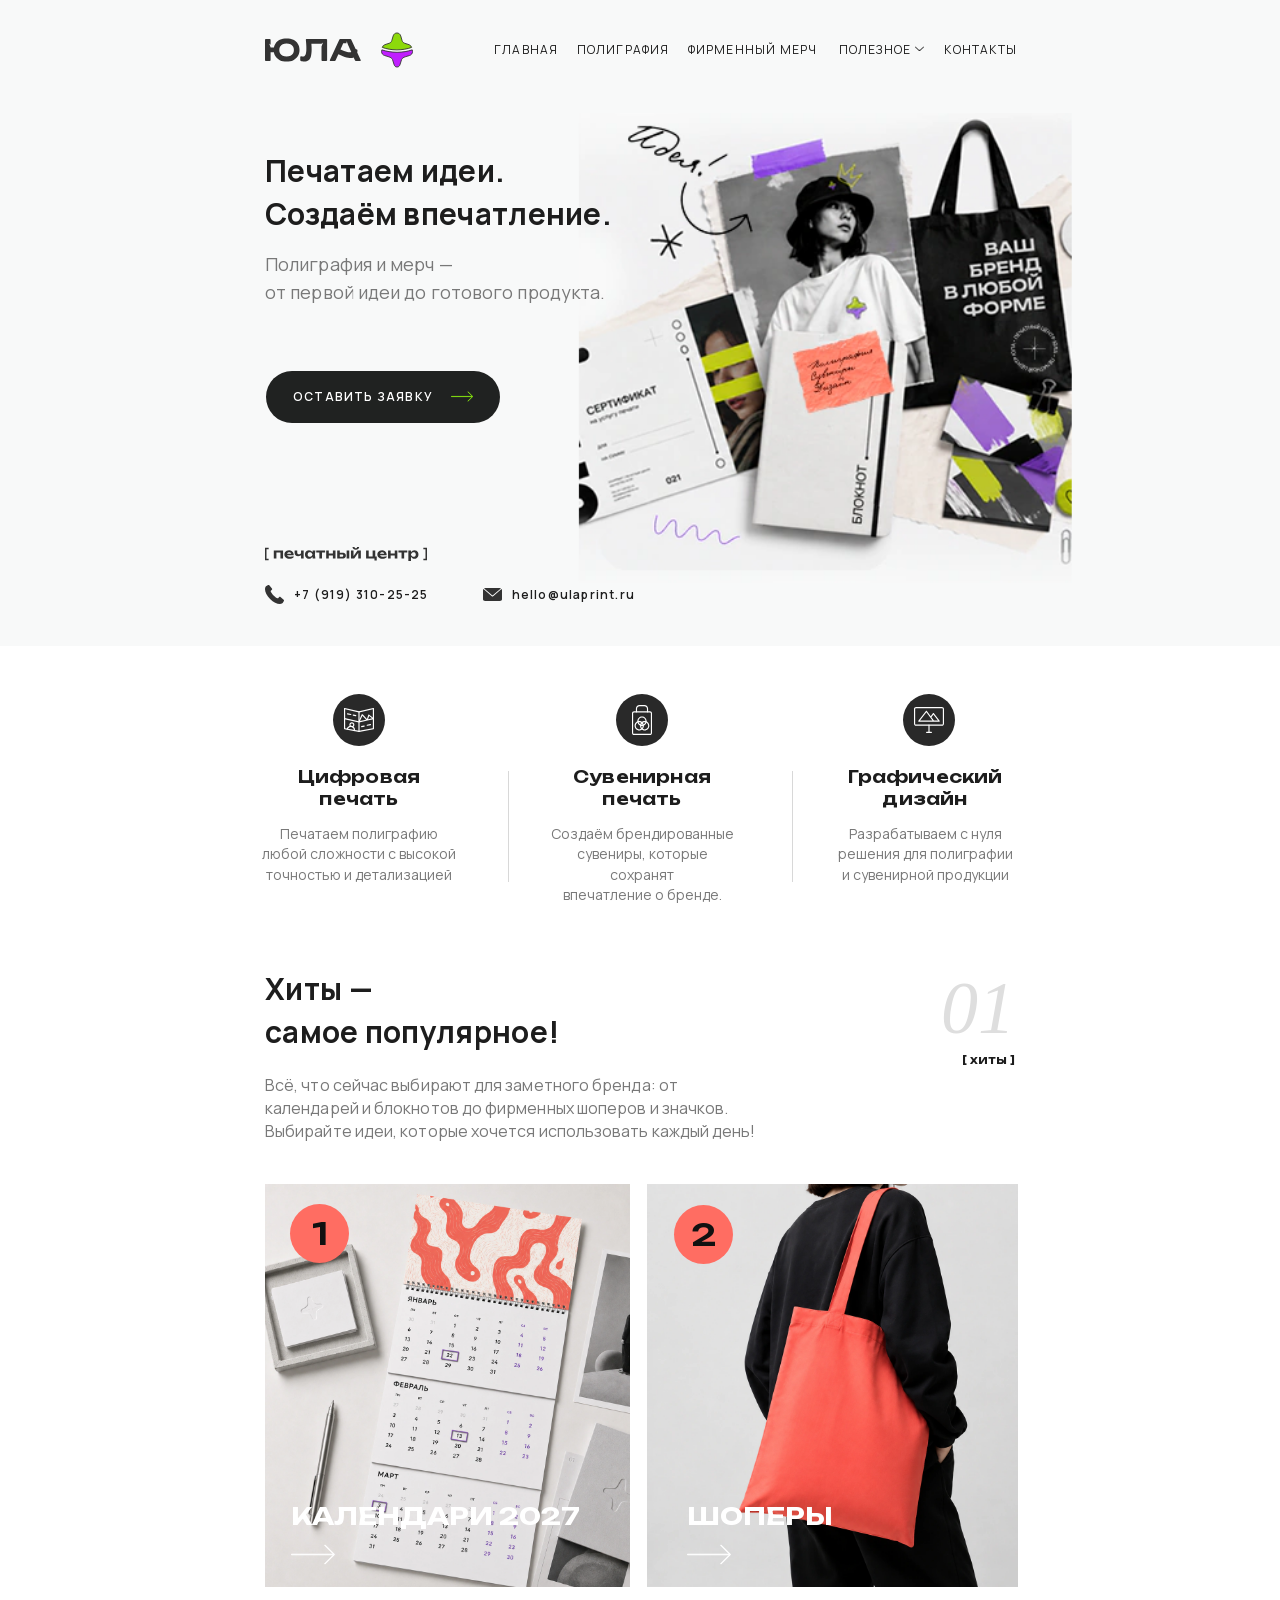
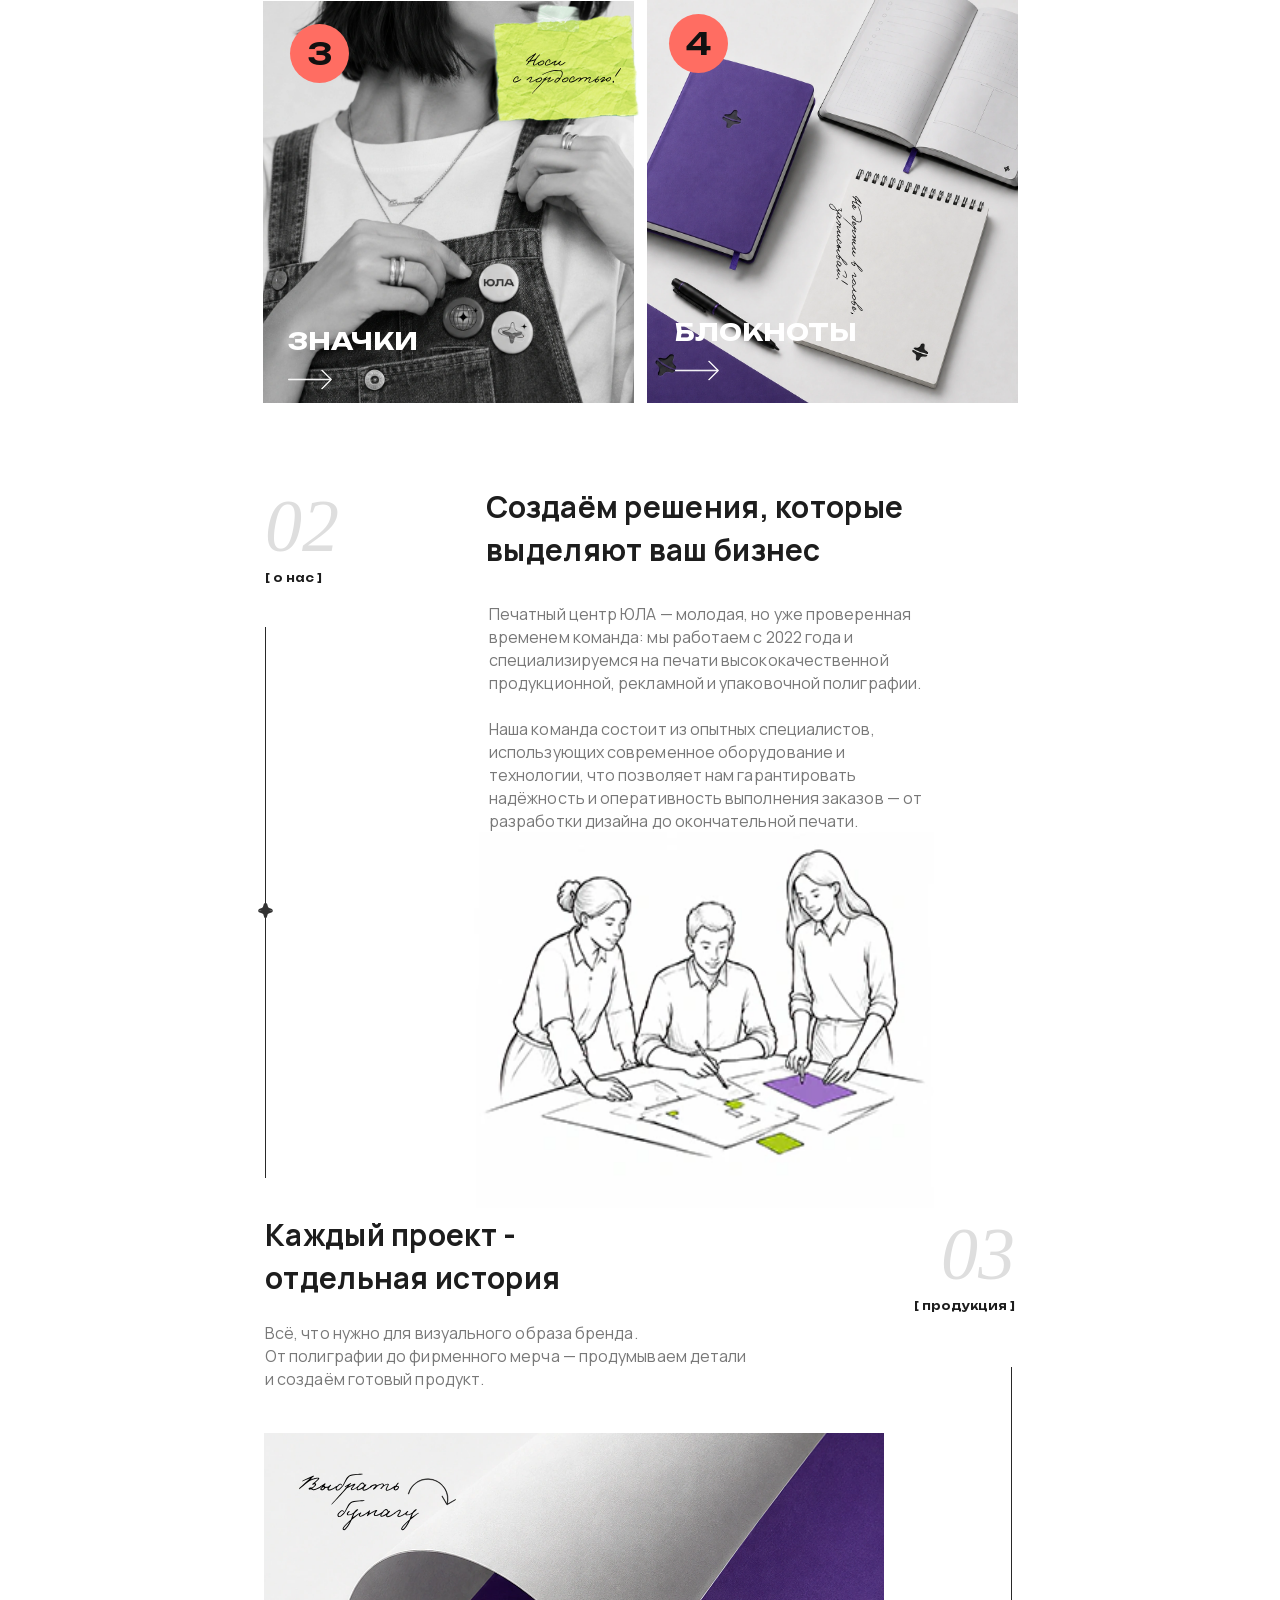
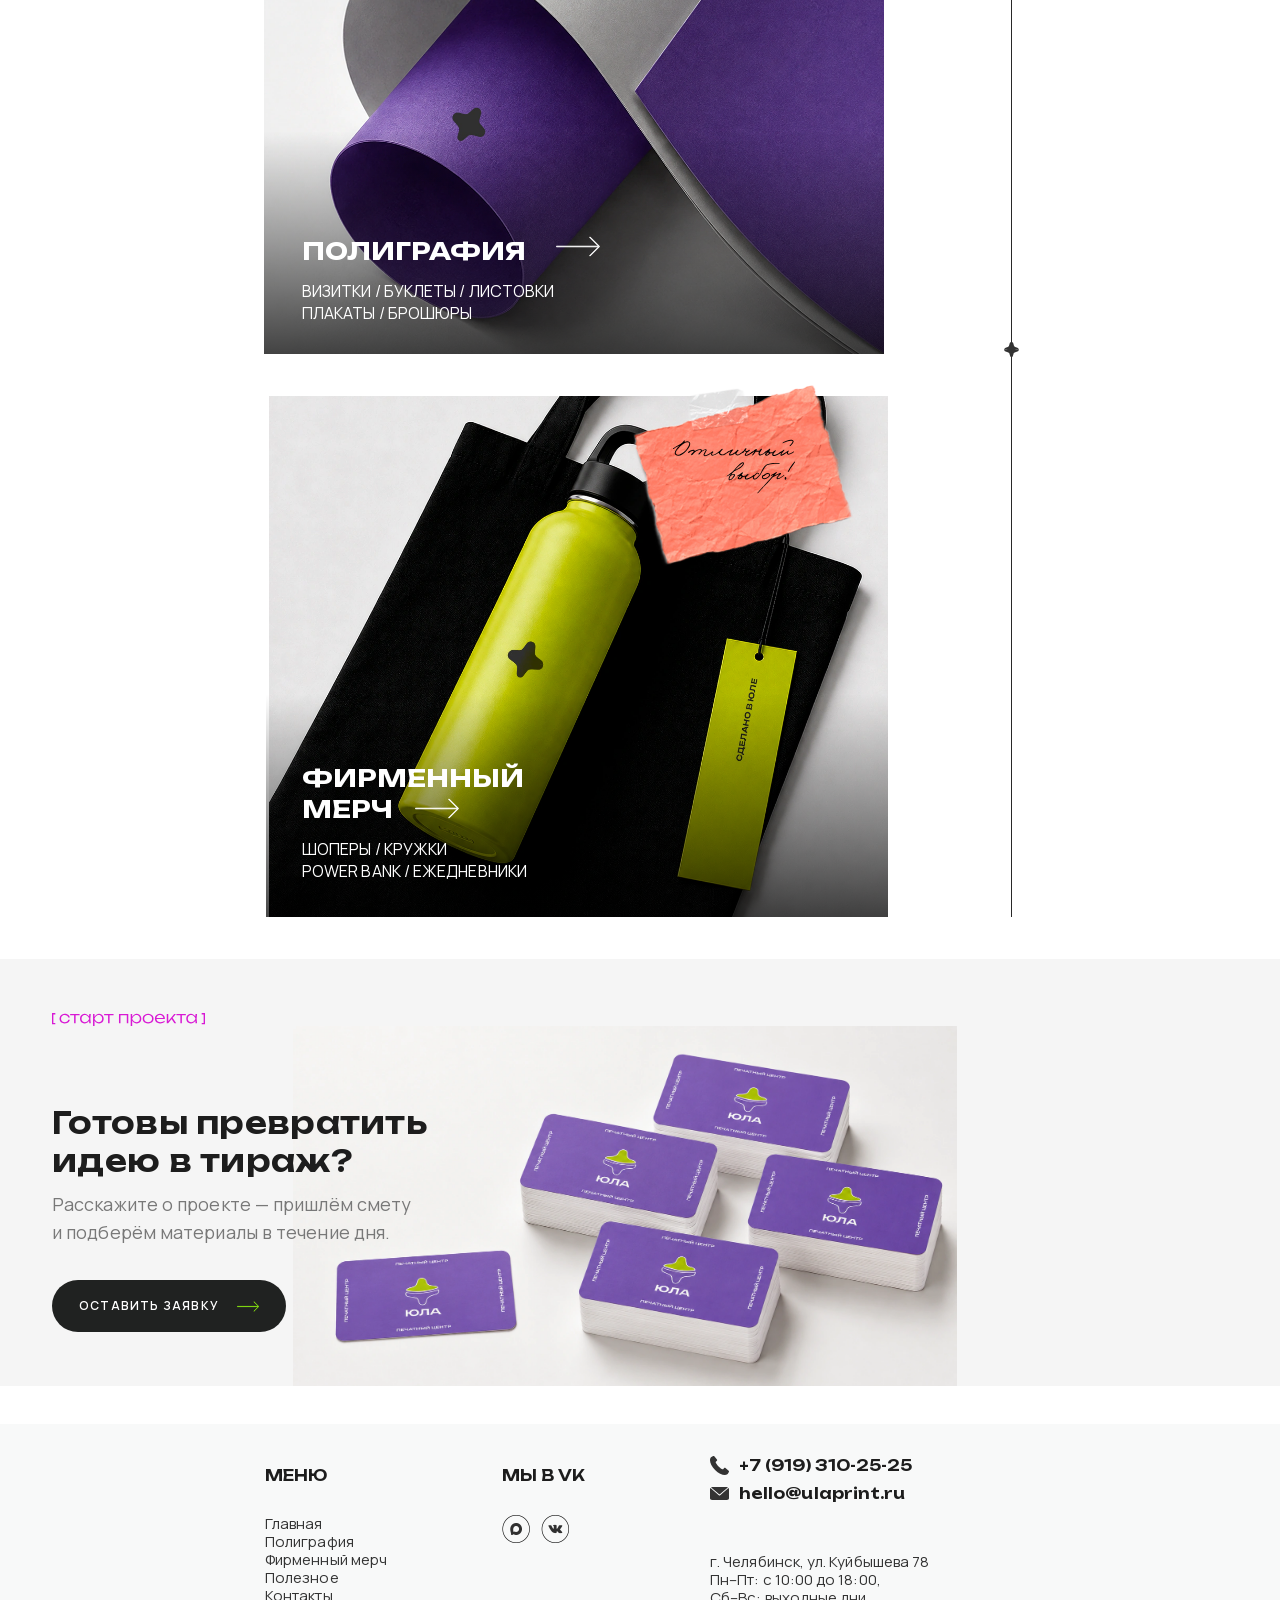
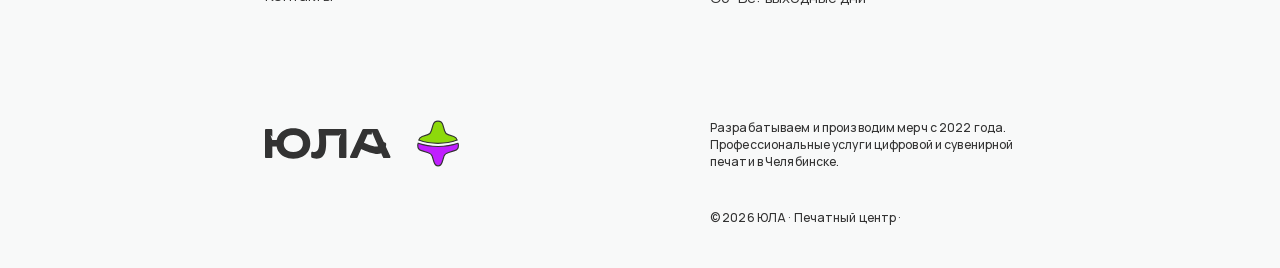
==== commit 5dc67487: "Fix tablet breakpoint for 765px viewports" ====
--- a/index.html
+++ b/index.html
@@ -14,7 +14,7 @@
   <title>ЮЛА — печатный центр</title>
   <link rel="canonical" href="https://ulaprint.ru/">
   <link rel="icon" href="assets/images/logo.svg" type="image/svg+xml">
-  <link rel="stylesheet" href="assets/css/style.css?v=20260901f">
+  <link rel="stylesheet" href="assets/css/style.css?v=20260902b">
 </head>
 <body class="home-page">
   <header class="site-header" id="top">
@@ -49,7 +49,7 @@
   <main>
     <section class="hero" aria-labelledby="hero-title">
       <picture class="hero__art">
-        <source media="(max-width: 767px)" srcset="assets/images/hero-mobile.webp">
+        <source media="(max-width: 759px)" srcset="assets/images/hero-mobile.webp">
         <source media="(max-width: 1399px)" srcset="assets/images/hero-tablet.webp">
         <img src="assets/images/hero-desktop.webp" alt="Примеры фирменного мерча и полиграфии ЮЛА" decoding="async" fetchpriority="high">
       </picture>
@@ -206,7 +206,7 @@
 
         <div class="about__visual">
           <picture>
-            <source media="(max-width: 767px)" srcset="assets/images/about-visual-mobile.webp">
+            <source media="(max-width: 759px)" srcset="assets/images/about-visual-mobile.webp">
             <source media="(max-width: 1399px)" srcset="assets/images/about-visual-tablet.webp">
             <img src="assets/images/about-visual-desktop.webp" alt="Команда обсуждает макет печатной продукции" loading="lazy" decoding="async">
           </picture>
@@ -386,6 +386,6 @@
     </form>
   </dialog>
 
-  <script src="assets/js/main.js?v=20260902a"></script>
+  <script src="assets/js/main.js?v=20260902b"></script>
 </body>
 </html>
--- a/assets/css/style.css
+++ b/assets/css/style.css
@@ -1412,7 +1412,7 @@
   }
 }
 
-@media (max-width: 767px) {
+@media (max-width: 759px) {
   .container {
     width: min(340px, calc(100% - 40px));
   }
@@ -2107,7 +2107,7 @@
   }
 }
 
-@media (min-width: 768px) and (max-width: 1399px) {
+@media (min-width: 760px) and (max-width: 1399px) {
   .container {
     width: 750px;
   }
@@ -2713,7 +2713,7 @@
   filter: brightness(0) saturate(100%) invert(82%) sepia(98%) saturate(1186%) hue-rotate(27deg) brightness(101%) contrast(105%);
 }
 
-@media (min-width: 768px) and (max-width: 1399px) {
+@media (min-width: 760px) and (max-width: 1399px) {
   .hit-card__content {
     display: block;
   }
@@ -2768,7 +2768,7 @@
   }
 }
 
-@media (max-width: 767px) {
+@media (max-width: 759px) {
   .hit-card__content {
     display: block;
   }
@@ -3051,7 +3051,7 @@
   letter-spacing: .01em;
 }
 
-@media (max-width: 767px) {
+@media (max-width: 759px) {
   .site-nav {
     gap: 20px;
     font-size: 18px;
@@ -3127,7 +3127,7 @@
   }
 }
 
-@media (min-width: 768px) and (max-width: 1399px) {
+@media (min-width: 760px) and (max-width: 1399px) {
   .site-nav {
     gap: 22.15px;
   }
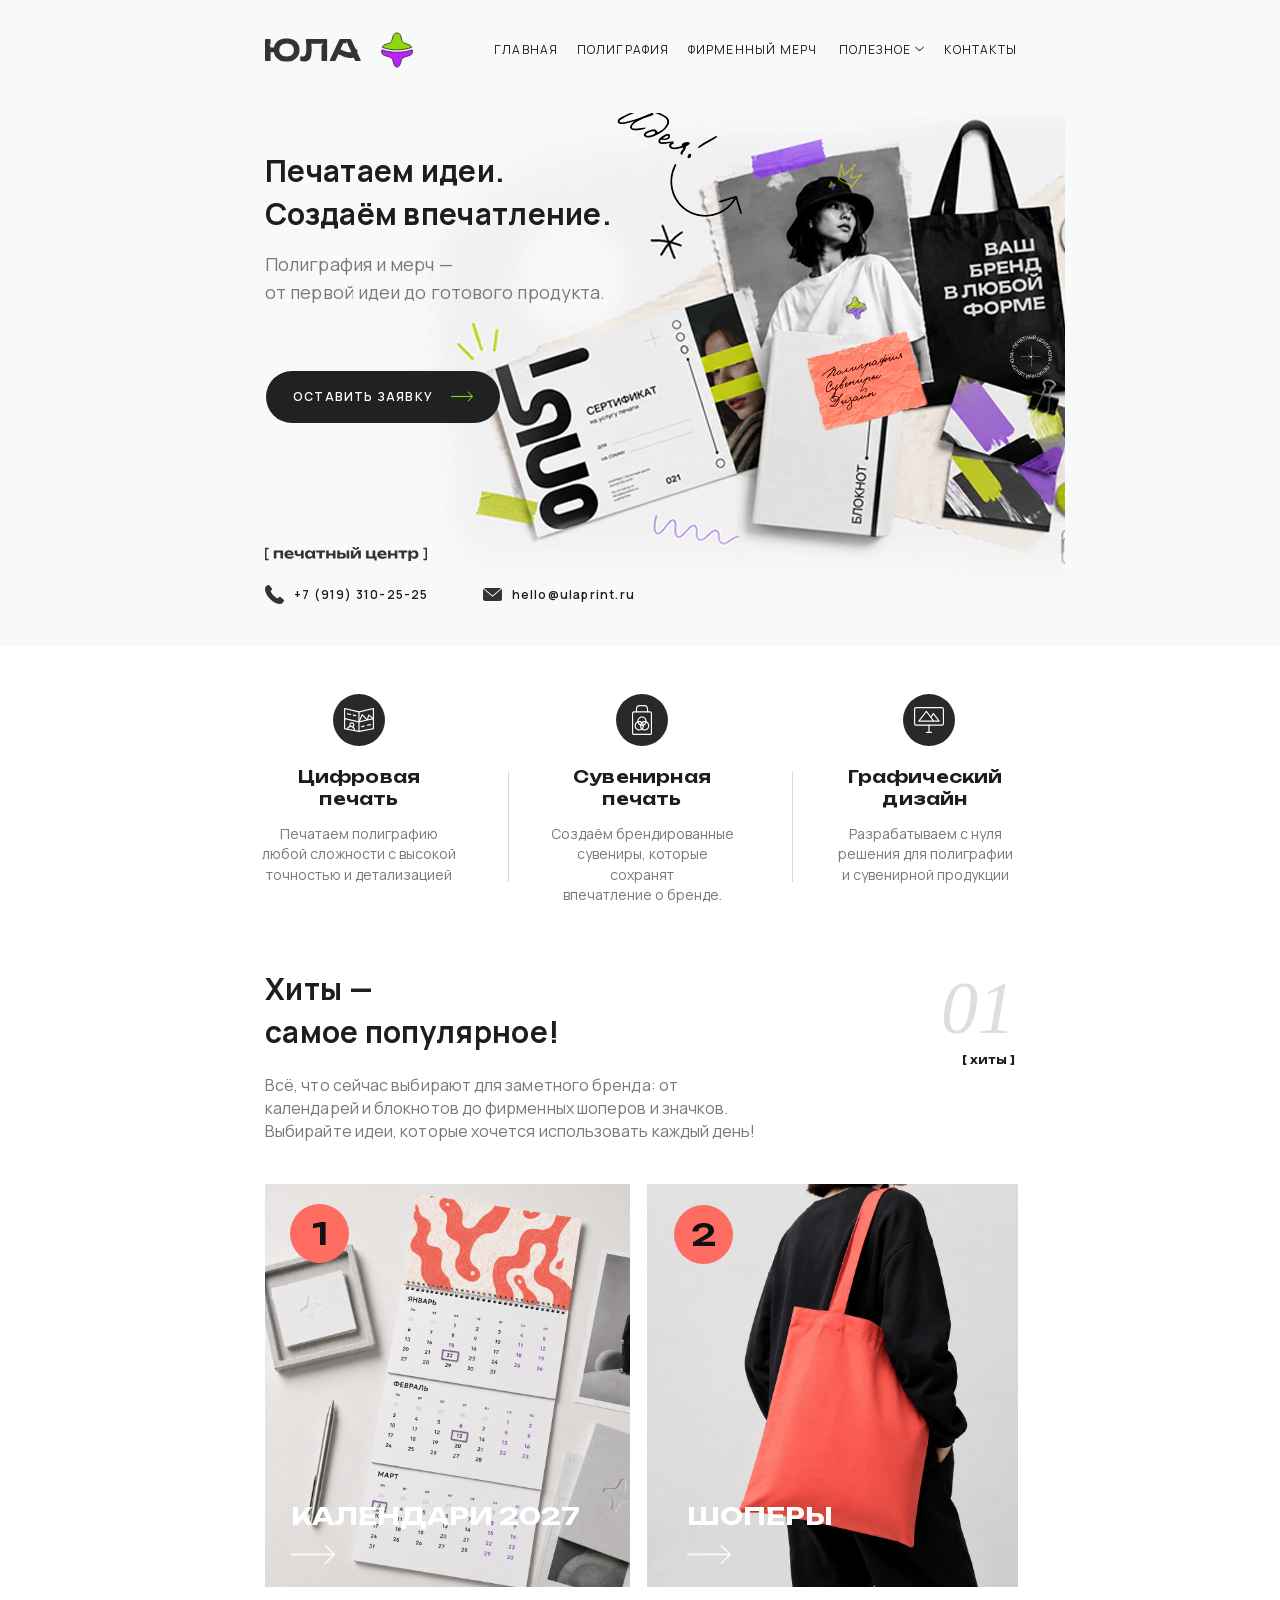
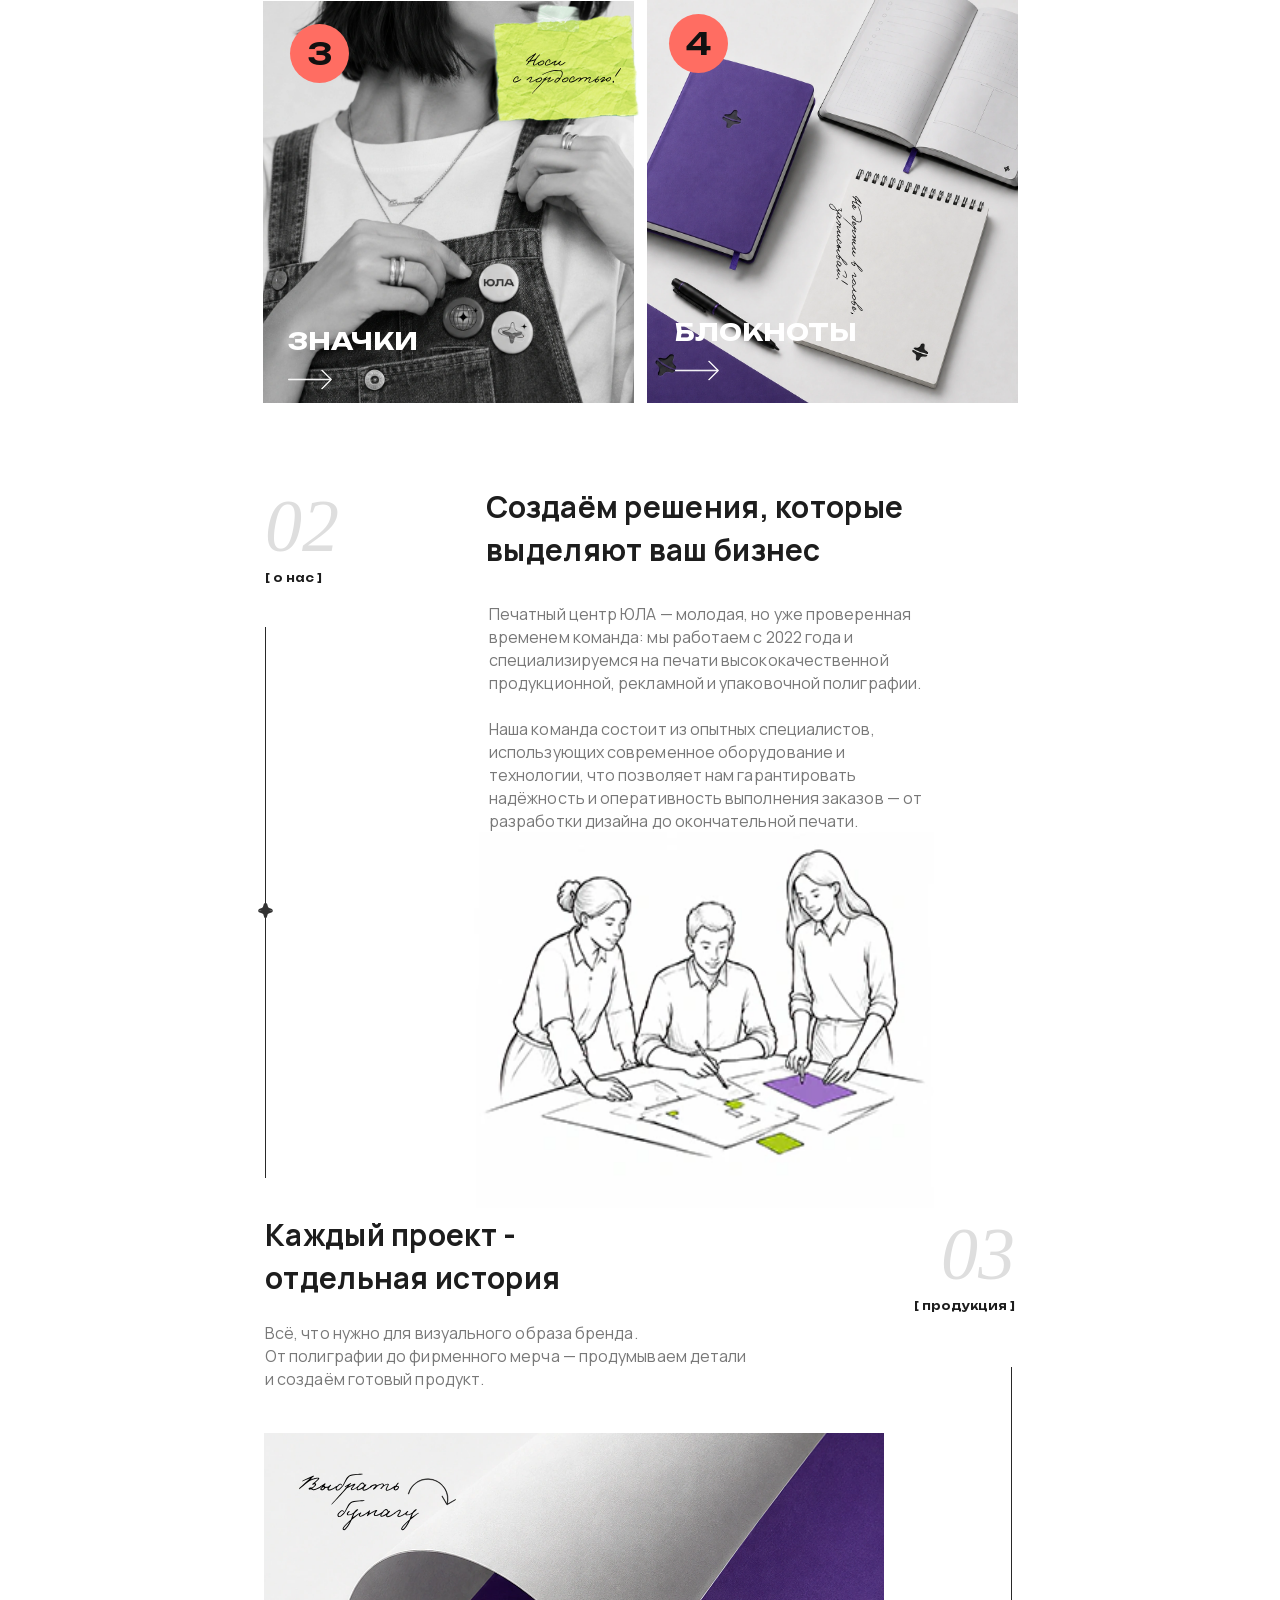
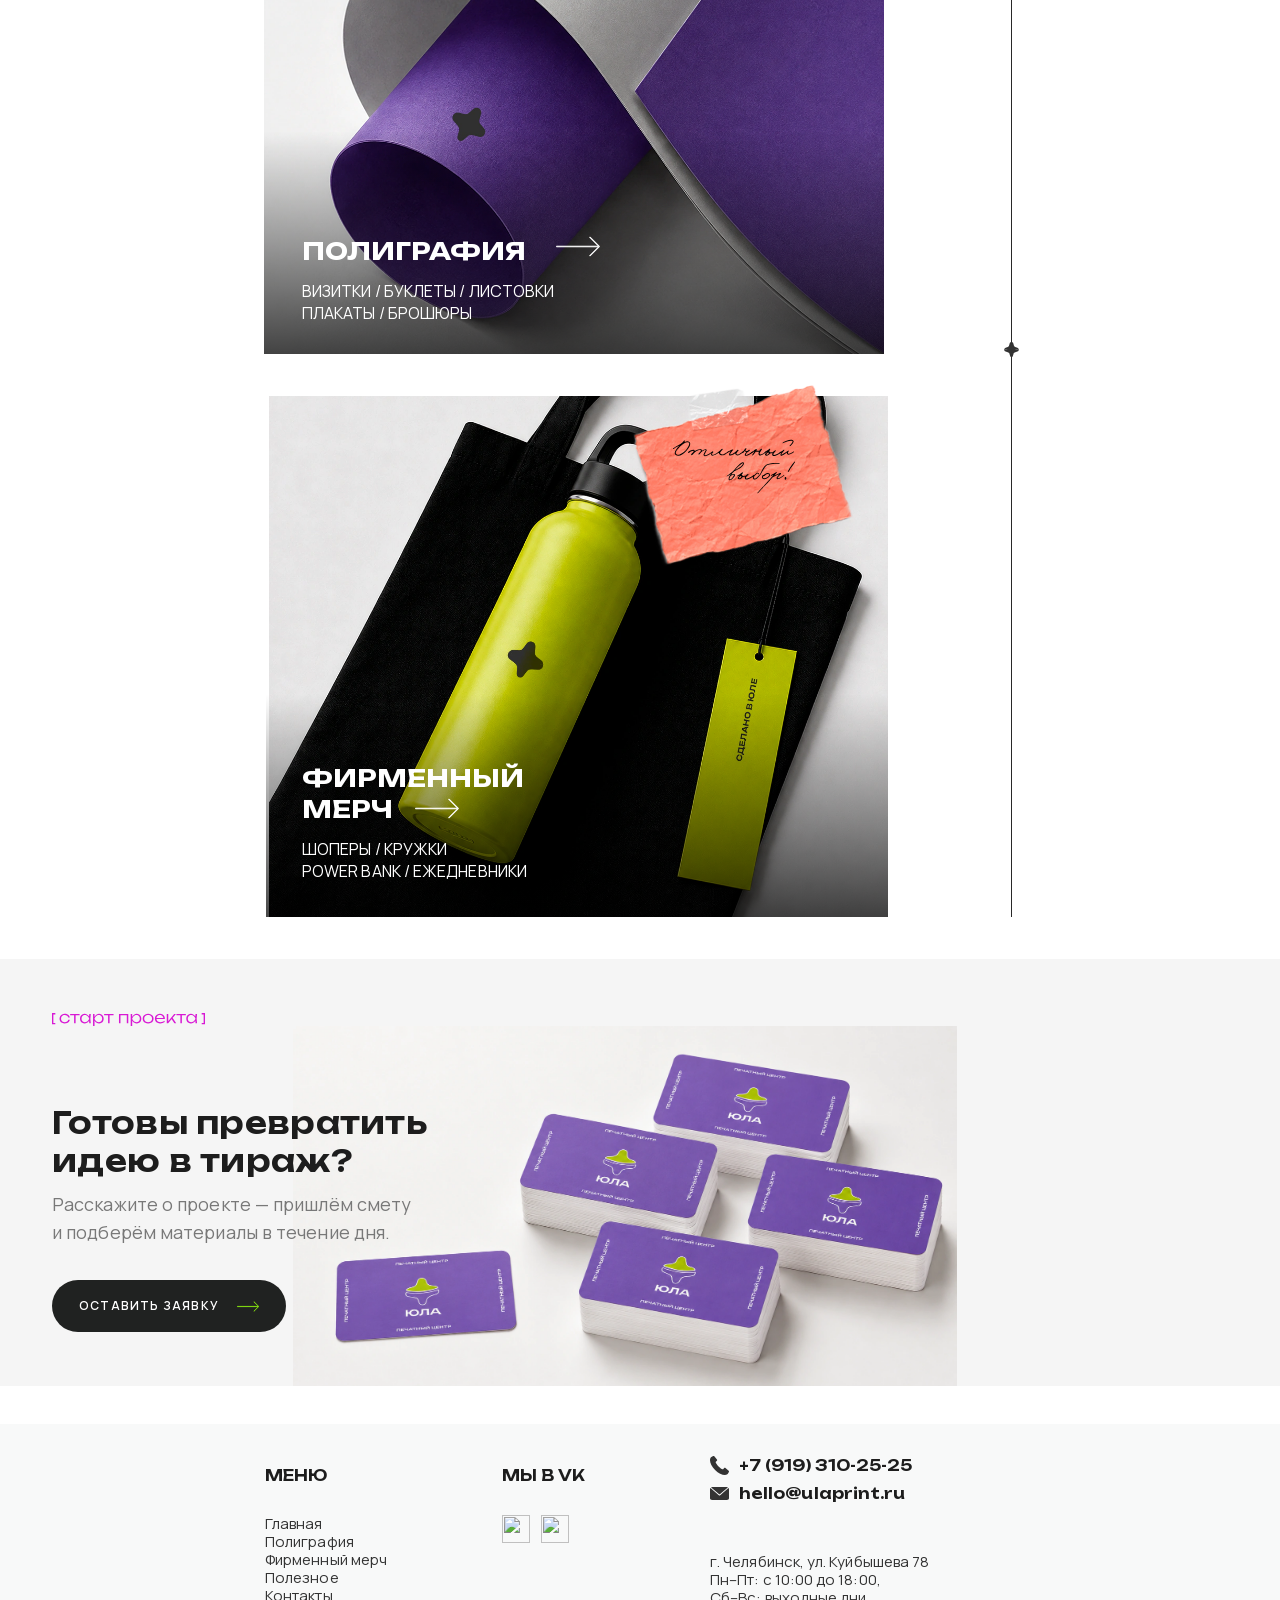
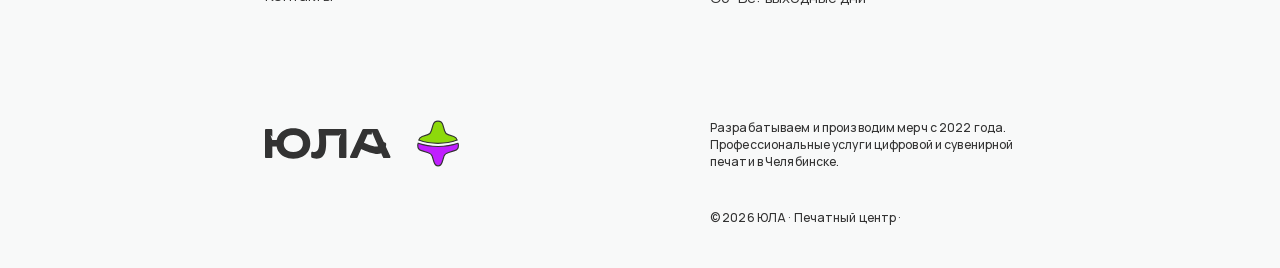
==== commit a55d4e5b: "Update responsive layout and project handoff Root HTML and documentation for the responsive layout h" ====
--- a/index.html
+++ b/index.html
@@ -14,7 +14,7 @@
   <title>ЮЛА — печатный центр</title>
   <link rel="canonical" href="https://ulaprint.ru/">
   <link rel="icon" href="assets/images/logo.svg" type="image/svg+xml">
-  <link rel="stylesheet" href="assets/css/style.css?v=20260902b">
+  <link rel="stylesheet" href="assets/css/style.css?v=20260903u">
 </head>
 <body class="home-page">
   <header class="site-header" id="top">
@@ -33,10 +33,10 @@
 
       <div class="site-header__social social-links" aria-label="ЮЛА в социальных сетях">
         <a href="https://max.ru/" target="_blank" rel="noreferrer" aria-label="ЮЛА в MAX">
-          <img src="assets/images/social-max.png" alt="">
+          <img src="assets/images/social-max.svg" alt="">
         </a>
         <a href="https://vk.com/" target="_blank" rel="noreferrer" aria-label="ЮЛА во ВКонтакте">
-          <img src="assets/images/social-vk.png" alt="">
+          <img src="assets/images/social-vk.svg" alt="">
         </a>
       </div>
 
@@ -49,8 +49,7 @@
   <main>
     <section class="hero" aria-labelledby="hero-title">
       <picture class="hero__art">
-        <source media="(max-width: 759px)" srcset="assets/images/hero-mobile.webp">
-        <source media="(max-width: 1399px)" srcset="assets/images/hero-tablet.webp">
+        <source media="(max-width: 759px)" srcset="assets/images/hero-tablet.webp">
         <img src="assets/images/hero-desktop.webp" alt="Примеры фирменного мерча и полиграфии ЮЛА" decoding="async" fetchpriority="high">
       </picture>
       <div class="container hero__inner">
@@ -206,8 +205,8 @@
 
         <div class="about__visual">
           <picture>
-            <source media="(max-width: 759px)" srcset="assets/images/about-visual-mobile.webp">
-            <source media="(max-width: 1399px)" srcset="assets/images/about-visual-tablet.webp">
+            <source media="(max-width: 743px)" srcset="assets/images/about-visual-mobile.webp">
+            <source media="(max-width: 1199px)" srcset="assets/images/about-visual-tablet.webp">
             <img src="assets/images/about-visual-desktop.webp" alt="Команда обсуждает макет печатной продукции" loading="lazy" decoding="async">
           </picture>
         </div>
@@ -358,10 +357,10 @@
         <strong>Мы в VK</strong>
         <div class="social-links" aria-label="ЮЛА в социальных сетях">
           <a href="https://max.ru/" target="_blank" rel="noreferrer" aria-label="ЮЛА в MAX">
-            <img src="assets/images/social-max.png" alt="">
+            <img src="assets/images/social-max.svg" alt="">
           </a>
           <a href="https://vk.com/" target="_blank" rel="noreferrer" aria-label="ЮЛА во ВКонтакте">
-            <img src="assets/images/social-vk.png" alt="">
+            <img src="assets/images/social-vk.svg" alt="">
           </a>
         </div>
       </div>
@@ -386,6 +385,6 @@
     </form>
   </dialog>
 
-  <script src="assets/js/main.js?v=20260902b"></script>
+  <script src="assets/js/main.js?v=20260903u"></script>
 </body>
 </html>
